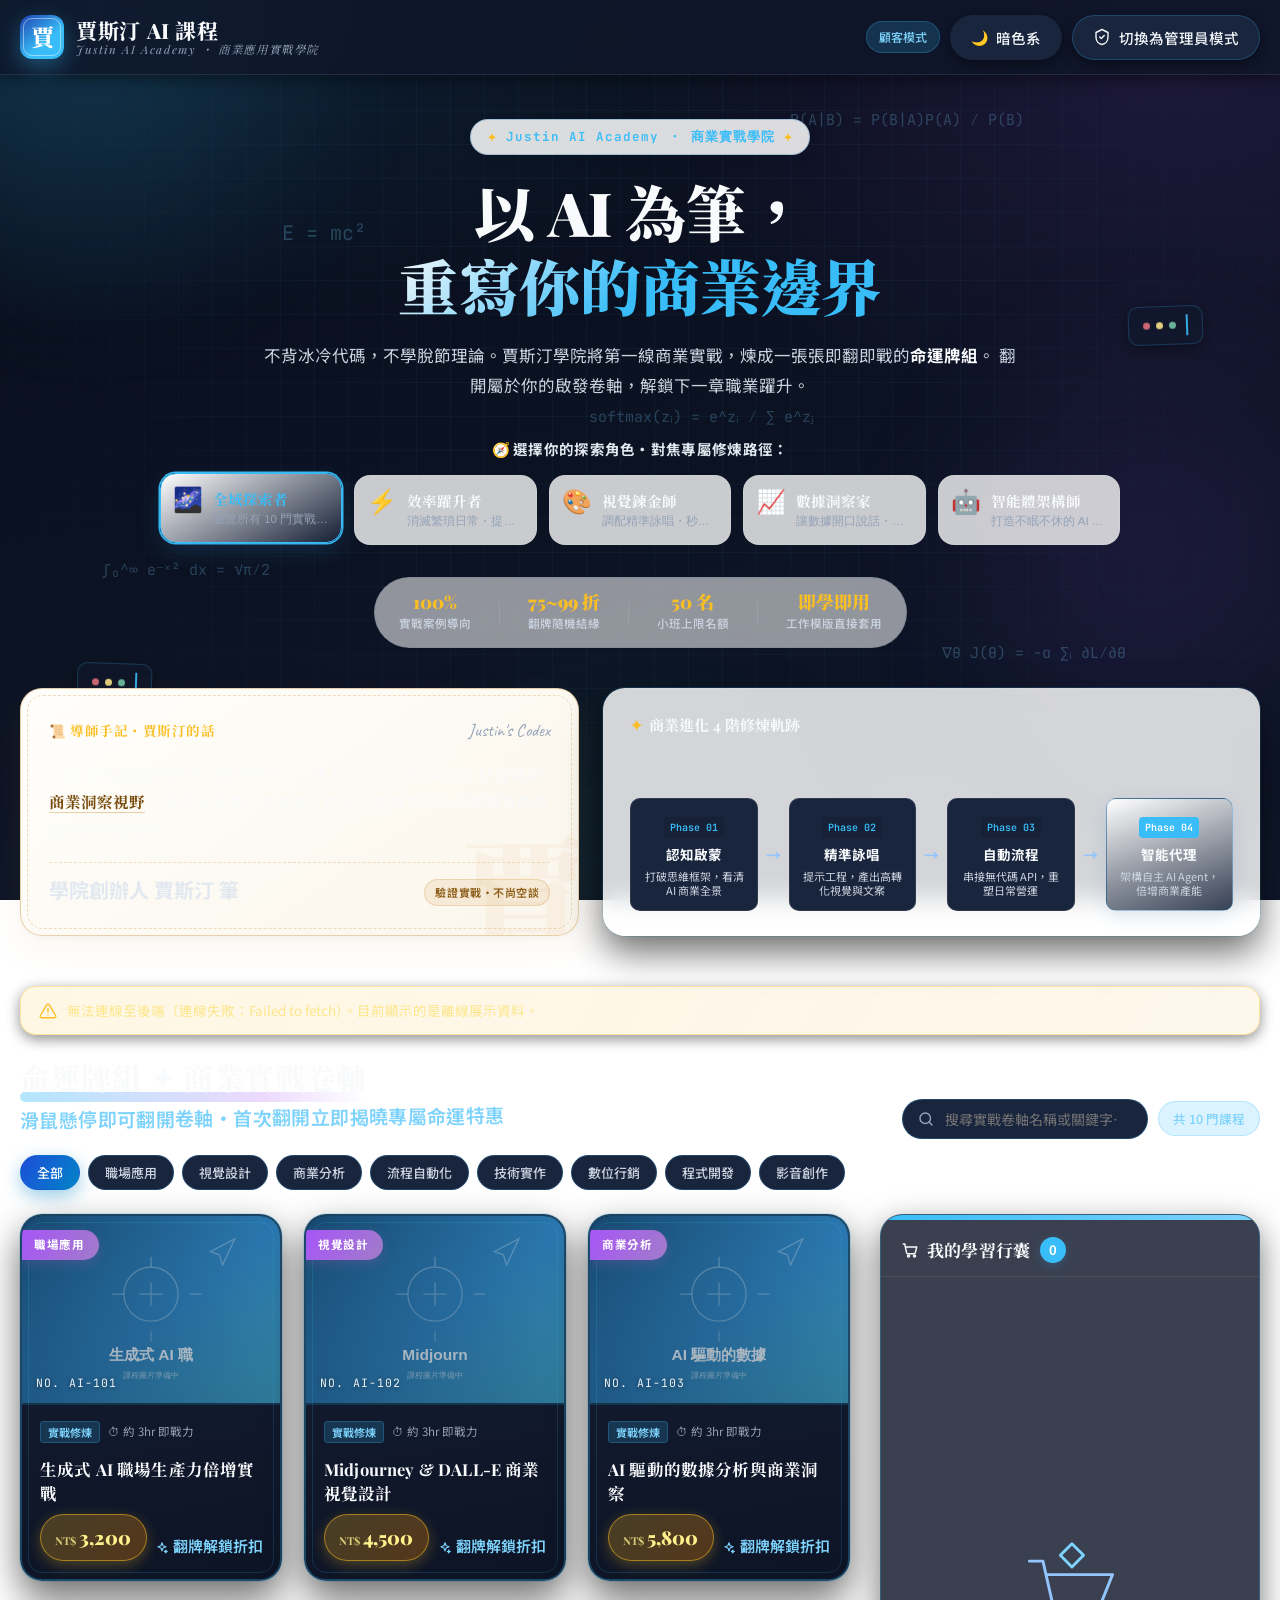
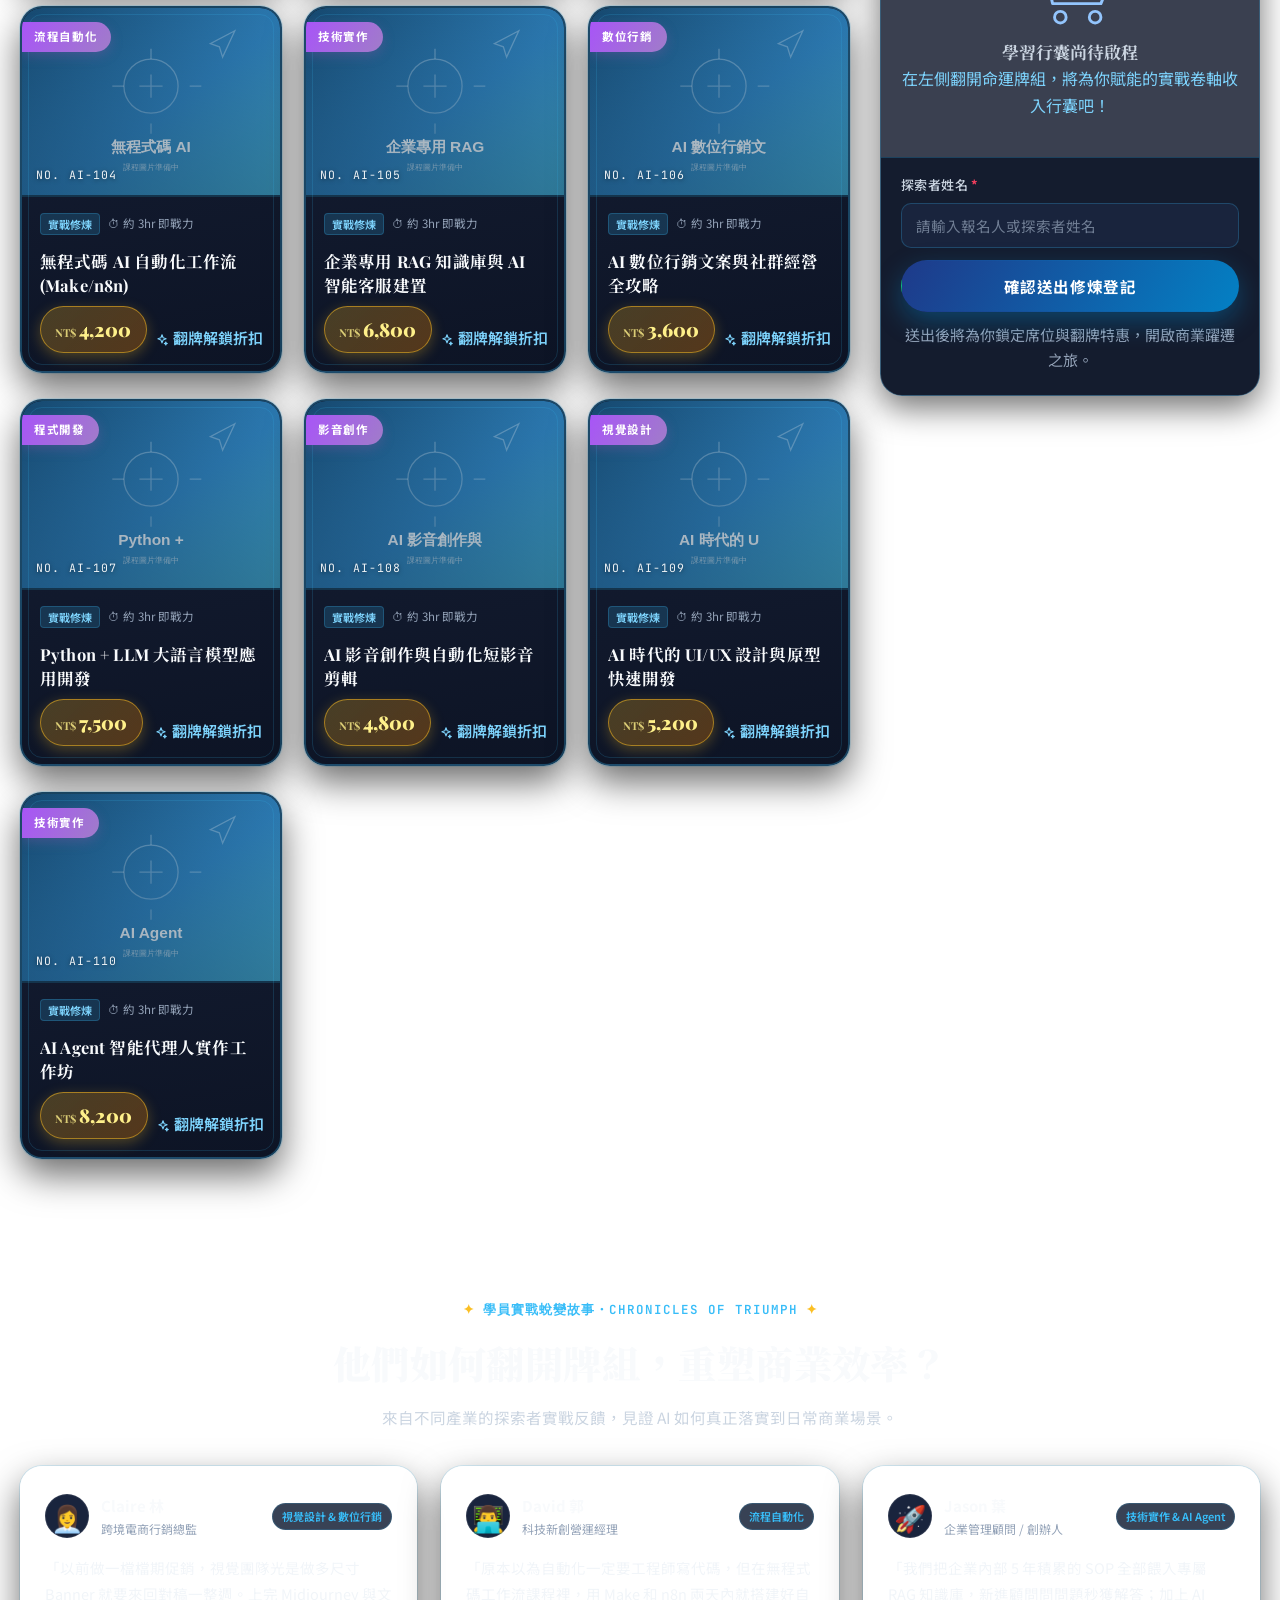
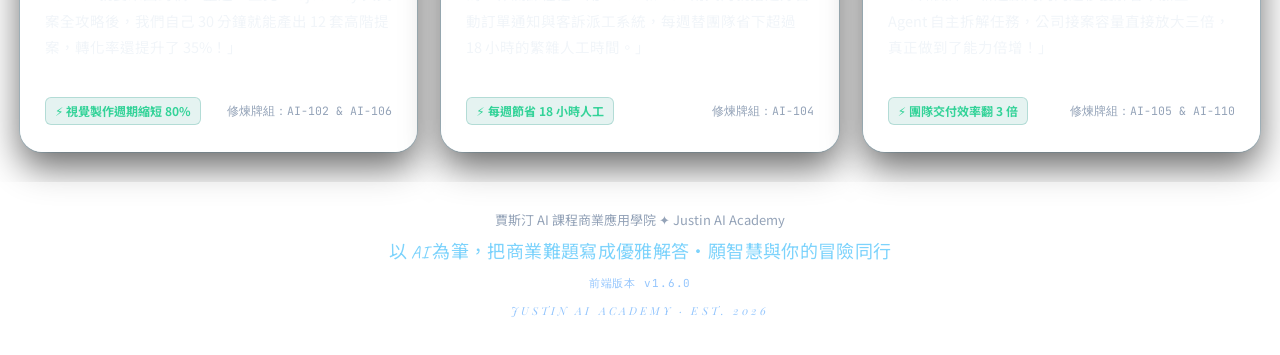
==== index.html @ b5d1335c "feat:V3" ====
<!DOCTYPE html>
<html lang="zh-Hant-TW" data-theme="dark">

<head>
    <meta charset="UTF-8" />
    <meta name="viewport" content="width=device-width, initial-scale=1.0" />
    <title>賈斯汀 AI 課程 ─ 商業實戰學院</title>
    <meta name="description" content="賈斯汀 AI 課程商業應用網站V3：以 AI 為筆，重寫商業可能。桌遊風格翻牌卡、即時選課車、沉浸式實戰學院。" />

    <!-- 字體：思源黑體（介面）＋ JetBrains Mono（終端機指令感） -->
    <link rel="preconnect" href="https://fonts.googleapis.com" />
    <link rel="preconnect" href="https://fonts.gstatic.com" crossorigin />
    <!-- 英式學院風排版：Playfair Display（標題襯線）＋ Noto Serif TC（中文標題）
     ＋ Caveat（手寫註記）＋ Noto Sans TC（內文）＋ JetBrains Mono（指令感） -->
    <link
        href="https://fonts.googleapis.com/css2?family=Noto+Sans+TC:wght@300;400;500;700;900&family=Noto+Serif+TC:wght@600;700;900&family=Playfair+Display:ital,wght@0,700;0,800;0,900;1,600;1,700&family=Caveat:wght@500;600;700&family=JetBrains+Mono:wght@400;600&display=swap"
        rel="stylesheet" />

    <!-- ?v= 版本號：改版後更新此數字，可強制瀏覽器重新下載，不會吃到舊快取 -->
    <link rel="stylesheet" href="style.css?v=1.6.0" />
</head>

<body>

    <!-- ============================================================
     ① 背景動態層：手寫筆記、數學公式、終端機指令、紙飛機、墨暈
     此層 pointer-events:none，純裝飾、不影響互動
============================================================ -->
    <div class="ink-stage" aria-hidden="true">

        <!-- 墨暈光斑（呼吸漸層） -->
        <span class="ink-blob ink-blob--1"></span>
        <span class="ink-blob ink-blob--2"></span>
        <span class="ink-blob ink-blob--3"></span>

        <!-- 方格筆記紙紋理 -->
        <div class="grid-paper"></div>

        <!-- 手寫筆記：以 stroke-dashoffset 模擬「正在書寫」 -->
        <svg class="note-write note-write--a" viewBox="0 0 320 120" fill="none">
            <path d="M8 24 C60 10, 120 38, 190 20 S300 30, 312 16" />
            <path d="M8 56 C70 44, 140 70, 210 50 S290 62, 300 48" />
            <path d="M8 88 C50 80, 110 100, 170 84" />
        </svg>
        <svg class="note-write note-write--b" viewBox="0 0 320 120" fill="none">
            <path d="M10 20 C80 6, 150 34, 220 16 S308 26, 314 12" />
            <path d="M10 52 C60 42, 130 66, 200 46" />
            <path d="M10 84 C70 74, 130 94, 240 78" />
        </svg>

        <!-- 漂浮數學公式（推導感） -->
        <span class="formula formula--1">E = mc²</span>
        <span class="formula formula--2">∫₀^∞ e⁻ˣ² dx = √π⁄2</span>
        <span class="formula formula--3">P(A|B) = P(B|A)P(A) ⁄ P(B)</span>
        <span class="formula formula--4">∇θ J(θ) = −α ∑ᵢ ∂L⁄∂θ</span>
        <span class="formula formula--5">softmax(zᵢ) = e^zᵢ ⁄ ∑ e^zⱼ</span>
        <span class="formula formula--6">a² + b² = c²</span>

        <!-- 終端機指令：打字機動畫 -->
        <div class="terminal-chip terminal-chip--1">
            <span class="dot dot--r"></span><span class="dot dot--y"></span><span class="dot dot--g"></span>
            <code class="typing">python train_agent.py --epochs 50</code>
        </div>
        <div class="terminal-chip terminal-chip--2">
            <span class="dot dot--r"></span><span class="dot dot--y"></span><span class="dot dot--g"></span>
            <code class="typing typing--slow">npm run build --prompt "商業應用"</code>
        </div>

        <!-- 紙飛機：沿路徑飛行並輕微擺動 -->
        <svg class="paper-plane paper-plane--1" viewBox="0 0 48 48">
            <path d="M46 2 2 22l16 6 6 18z" />
            <path d="M46 2 18 28" />
        </svg>
        <svg class="paper-plane paper-plane--2" viewBox="0 0 48 48">
            <path d="M46 2 2 22l16 6 6 18z" />
            <path d="M46 2 18 28" />
        </svg>
        <svg class="paper-plane paper-plane--3" viewBox="0 0 48 48">
            <path d="M46 2 2 22l16 6 6 18z" />
            <path d="M46 2 18 28" />
        </svg>
    </div>


    <!-- ============================================================
     ② 頁首：品牌 + 管理員模式切換
============================================================ -->
    <header class="site-header">
        <div class="wrap header-inner">

            <div class="brand">
                <span class="brand-seal" aria-hidden="true">賈</span>
                <span class="brand-text">
                    <strong>賈斯汀 AI 課程</strong>
                    <small>Justin AI Academy ・ 商業應用實戰學院</small>
                </span>
            </div>

            <div class="header-actions">
                <span class="mode-badge" id="modeBadge">顧客模式</span>

                <!-- 顏色主題切換按鈕（預設暗色系） -->
                <button type="button" class="btn btn-theme" id="themeToggle" aria-label="切換顏色主題" title="切換暗色 / 亮色主題">
                    <span class="theme-icon" id="themeIcon">🌙</span>
                    <span id="themeToggleText">暗色系</span>
                </button>

                <!-- 需求 3：最上方的管理員模式切換按鈕 -->
                <button type="button" class="btn btn-admin" id="adminToggle" aria-expanded="false"
                    aria-controls="adminPanel">
                    <svg viewBox="0 0 24 24" class="ico" aria-hidden="true">
                        <path d="M12 2 4 6v6c0 5 3.4 9.2 8 10 4.6-.8 8-5 8-10V6l-8-4z" />
                        <path d="m9 12 2 2 4-4" />
                    </svg>
                    <span id="adminToggleText">切換為管理員模式</span>
                </button>
            </div>

        </div>
    </header>


    <!-- ============================================================
     ③ 管理員面板：以滑動動畫展開的「新增課程表單」
============================================================ -->
    <section class="admin-panel" id="adminPanel" aria-hidden="true">
        <div class="wrap">
            <div class="admin-card">

                <h2 class="admin-title">
                    <svg viewBox="0 0 24 24" class="ico" aria-hidden="true">
                        <path d="M12 5v14M5 12h14" />
                    </svg>
                    新增課程　<small>資料將寫入 Google 試算表的 menu 工作表</small>
                </h2>

                <form id="courseForm" class="admin-form" novalidate>
                    <div class="field">
                        <label for="fName">課程名稱 <b>*</b></label>
                        <input type="text" id="fName" name="name" placeholder="例：AI Agent 智能代理人實作工作坊"
                            autocomplete="off" />
                    </div>

                    <div class="field">
                        <label for="fCategory">課程分類 <b>*</b></label>
                        <input type="text" id="fCategory" name="category" list="categoryList" placeholder="例：技術實作"
                            autocomplete="off" />
                        <datalist id="categoryList"></datalist>
                    </div>

                    <div class="field">
                        <label for="fPrice">課程價格（NT$） <b>*</b></label>
                        <input type="number" id="fPrice" name="price" min="0" step="100" placeholder="例：4800" />
                    </div>

                    <div class="field">
                        <label for="fSeats">開課名額 <b>*</b></label>
                        <select id="fSeats" name="seats">
                            <option value="50" selected>50 人（滿編，預設）</option>
                            <option value="45">45 人</option>
                            <option value="40">40 人</option>
                            <option value="35">35 人</option>
                            <option value="30">30 人</option>
                            <option value="25">25 人</option>
                            <option value="20">20 人（小班）</option>
                            <option value="15">15 人（小班）</option>
                            <option value="10">10 人（精緻班）</option>
                            <option value="6">6 人（工作坊）</option>
                        </select>
                    </div>

                    <div class="field">
                        <label for="fImage">課程圖片網址</label>
                        <input type="url" id="fImage" name="imageUrl" placeholder="https://images.unsplash.com/..."
                            autocomplete="off" />
                    </div>

                    <div class="field field--full">
                        <label for="fDesc">課程描述 <b>*</b></label>
                        <textarea id="fDesc" name="description" rows="3" placeholder="用一句話說明學員能帶走什麼具體成果。"></textarea>
                    </div>

                    <div class="admin-form-actions">
                        <p class="form-hint" id="formHint">＊ 標示為必填欄位；新增後將自動重新載入課程清單。</p>
                        <div class="btn-row">
                            <button type="reset" class="btn btn-ghost">清空欄位</button>
                            <button type="submit" class="btn btn-primary" id="addCourseBtn">
                                <span class="btn-spinner" aria-hidden="true"></span>
                                <span class="btn-label">送出新增課程</span>
                            </button>
                        </div>
                    </div>
                </form>

                <!-- 退貨（名額回補）：依訂單編號把課程名額加回 menu -->
                <div class="refund-box">
                    <h3 class="refund-title">
                        <svg viewBox="0 0 24 24" class="ico" aria-hidden="true">
                            <path d="M3 12a9 9 0 1 0 3-6.7L3 8" />
                            <path d="M3 3v5h5" />
                        </svg>
                        訂單退貨　<small>名額將加回 menu，訂單標記為「已退貨」</small>
                    </h3>
                    <div class="refund-row">
                        <div class="field">
                            <label for="returnOrderId">訂單編號</label>
                            <input type="text" id="returnOrderId" list="orderList"
                                placeholder="例：ORD-20260909-001（可下拉選擇）" autocomplete="off" />
                            <datalist id="orderList"></datalist>
                        </div>
                        <button type="button" class="btn btn-warn" id="returnBtn">
                            <span class="btn-spinner" aria-hidden="true"></span>
                            <span class="btn-label">辦理退貨並回補名額</span>
                        </button>
                    </div>
                </div>

            </div>
        </div>
    </section>


    <!-- ============================================================
     【世界觀與序章】Hero 敘事區塊
     沉浸式學院定位：引導探索者從角色出發，開啟商業智能的修煉旅程
============================================================ -->
    <section class="narrative-hero wrap" aria-labelledby="heroTitle">
        <div class="hero-content">
            <div class="hero-badge">
                <span class="badge-spark">✦</span>
                <span class="badge-text">Justin AI Academy ・ 商業實戰學院</span>
                <span class="badge-spark">✦</span>
            </div>
            <h1 id="heroTitle" class="hero-title">
                以 AI 為筆，<br class="mobile-break" /><span class="title-shimmer">重寫你的商業邊界</span>
            </h1>
            <p class="hero-desc">
                不背冰冷代碼，不學脫節理論。賈斯汀學院將第一線商業實戰，煉成一張張即翻即戰的<strong>命運牌組</strong>。
                翻開屬於你的啟發卷軸，解鎖下一章職業躍升。
            </p>

            <!-- 角色命運指南（Persona Pathway） -->
            <div class="persona-section">
                <div class="persona-head">
                    <span class="persona-guide-label">🧭 選擇你的探索角色・對焦專屬修煉路徑：</span>
                </div>
                <div class="persona-grid" id="personaGrid" role="tablist" aria-label="角色路徑選擇">
                    <button type="button" class="persona-card is-active" data-role="all" data-category="全部">
                        <div class="persona-icon">🌌</div>
                        <div class="persona-meta">
                            <strong>全域探索者</strong>
                            <small>瀏覽所有 10 門實戰卷軸</small>
                        </div>
                    </button>
                    <button type="button" class="persona-card" data-role="efficiency" data-category="職場應用">
                        <div class="persona-icon">⚡</div>
                        <div class="persona-meta">
                            <strong>效率躍升者</strong>
                            <small>消滅繁瑣日常・提早 2 小時下班</small>
                        </div>
                    </button>
                    <button type="button" class="persona-card" data-role="creative" data-category="視覺設計">
                        <div class="persona-icon">🎨</div>
                        <div class="persona-meta">
                            <strong>視覺鍊金師</strong>
                            <small>調配精準詠唱・秒出高階商用圖</small>
                        </div>
                    </button>
                    <button type="button" class="persona-card" data-role="analytics" data-category="商業分析">
                        <div class="persona-icon">📈</div>
                        <div class="persona-meta">
                            <strong>數據洞察家</strong>
                            <small>讓數據開口說話・預測營收商機</small>
                        </div>
                    </button>
                    <button type="button" class="persona-card" data-role="architect" data-category="技術實作">
                        <div class="persona-icon">🤖</div>
                        <div class="persona-meta">
                            <strong>智能體架構師</strong>
                            <small>打造不眠不休的 AI 數位特工</small>
                        </div>
                    </button>
                </div>
            </div>

            <!-- 核心亮點微徽章 -->
            <div class="hero-stats">
                <div class="stat-item">
                    <span class="stat-num">100%</span>
                    <span class="stat-label">實戰案例導向</span>
                </div>
                <div class="stat-div"></div>
                <div class="stat-item">
                    <span class="stat-num">75~99 折</span>
                    <span class="stat-label">翻牌隨機結緣</span>
                </div>
                <div class="stat-div"></div>
                <div class="stat-item">
                    <span class="stat-num">50 名</span>
                    <span class="stat-label">小班上限名額</span>
                </div>
                <div class="stat-div"></div>
                <div class="stat-item">
                    <span class="stat-num">即學即用</span>
                    <span class="stat-label">工作模版直接套用</span>
                </div>
            </div>
        </div>

        <!-- 導師手記與進化四部曲 -->
        <div class="hero-narrative-cards">
            <!-- 導師手記 -->
            <aside class="mentor-codex">
                <div class="codex-seal-mark" aria-hidden="true">賈</div>
                <div class="codex-header">
                    <span class="codex-tag">📜 導師手記・賈斯汀的話</span>
                    <span class="codex-date">Justin's Codex</span>
                </div>
                <blockquote class="codex-quote">
                    「在 AI 大爆發的時代，最昂貴的不是算力，而是知道如何向 AI 提問的<strong>商業洞察視野</strong>。
                    這不是枯燥的技術課，而是一套讓你以十倍速擴張商業戰力的智慧槓桿。」
                </blockquote>
                <div class="codex-footer">
                    <span class="codex-author">學院創辦人 賈斯汀 筆</span>
                    <span class="codex-stamp">驗證實戰・不尚空談</span>
                </div>
            </aside>

            <!-- 商業進化 4 步曲 -->
            <div class="evolution-track">
                <div class="track-title">
                    <span class="track-spark">✦</span> 商業進化 4 階修煉軌跡
                </div>
                <div class="track-steps">
                    <div class="track-step">
                        <span class="step-badge">Phase 01</span>
                        <strong>認知啟蒙</strong>
                        <small>打破思維框架，看清 AI 商業全景</small>
                    </div>
                    <div class="track-arrow" aria-hidden="true">→</div>
                    <div class="track-step">
                        <span class="step-badge">Phase 02</span>
                        <strong>精準詠唱</strong>
                        <small>提示工程，產出高轉化視覺與文案</small>
                    </div>
                    <div class="track-arrow" aria-hidden="true">→</div>
                    <div class="track-step">
                        <span class="step-badge">Phase 03</span>
                        <strong>自動流程</strong>
                        <small>串接無代碼 API，重塑日常營運</small>
                    </div>
                    <div class="track-arrow" aria-hidden="true">→</div>
                    <div class="track-step step--highlight">
                        <span class="step-badge">Phase 04</span>
                        <strong>智能代理</strong>
                        <small>架構自主 AI Agent，倍增商業產能</small>
                    </div>
                </div>
            </div>
        </div>
    </section>


    <!-- ============================================================
     ④ 主要內容：左側課程網格 + 右側選課車
============================================================ -->
    <!-- ---------- 頁面工具列：橫跨整個寬度，讓下方課程卡與選課車齊高 ---------- -->
    <section class="board-head wrap" id="deckStage" aria-labelledby="menuTitle">

        <!-- 離線 / 錯誤提示列（預設隱藏） -->
        <div class="alert-bar" id="offlineBar" hidden>
            <svg viewBox="0 0 24 24" class="ico" aria-hidden="true">
                <path d="M12 9v4M12 17h.01" />
                <path d="M10.3 3.9 1.8 18a2 2 0 0 0 1.7 3h17a2 2 0 0 0 1.7-3L13.7 3.9a2 2 0 0 0-3.4 0z" />
            </svg>
            <span id="offlineText">目前為離線展示資料。請於 <code>main.js</code> 最上方填入你的 API_URL。</span>
        </div>

        <div class="section-head">
            <h1 id="menuTitle" class="section-title">
                <span class="title-ink">命運牌組 ✦ 商業實戰卷軸</span>
                <small>滑鼠懸停即可翻開卷軸・首次翻開立即揭曉專屬命運特惠</small>
            </h1>
            <div class="section-tools">
                <div class="search-box">
                    <svg viewBox="0 0 24 24" class="ico" aria-hidden="true">
                        <circle cx="11" cy="11" r="7" />
                        <path d="m20 20-3.2-3.2" />
                    </svg>
                    <input type="search" id="searchInput" placeholder="搜尋實戰卷軸名稱或關鍵字…" aria-label="搜尋課程" />
                </div>
                <span class="count-chip" id="countChip">共 0 門課程</span>
            </div>
        </div>

        <!-- 分類篩選晶片（由 JS 依資料產生） -->
        <div class="category-bar" id="categoryBar" role="tablist" aria-label="課程分類篩選"></div>
    </section>


    <main class="wrap layout">

        <!-- ---------- 左：課程牌組 ---------- -->
        <section class="menu-col">

            <!-- 課程卡網格（由 JS 渲染；載入時顯示骨架卡） -->
            <div class="course-grid" id="courseGrid" aria-live="polite" aria-busy="true"></div>

            <!-- 查無資料時的空狀態 -->
            <div class="empty-state" id="emptyState" hidden>
                <svg viewBox="0 0 120 90" class="empty-illus" aria-hidden="true">
                    <rect x="14" y="18" width="92" height="60" rx="8" />
                    <path d="M14 34h92M32 50h34M32 62h22" />
                    <circle cx="86" cy="58" r="14" />
                    <path d="m96 68 10 10" />
                </svg>
                <p>找不到符合條件的課程，換個關鍵字或分類試試。</p>
            </div>
        </section>


        <!-- ---------- 右：選課車 ---------- -->
        <aside class="cart-col" id="cartCol" aria-labelledby="cartTitle">
            <div class="cart-card">

                <header class="cart-head">
                    <h2 id="cartTitle">
                        <svg viewBox="0 0 24 24" class="ico" aria-hidden="true">
                            <path d="M3 4h2l2.4 11.4a2 2 0 0 0 2 1.6h7.7a2 2 0 0 0 2-1.5L21 8H6" />
                            <circle cx="10" cy="20" r="1.4" />
                            <circle cx="18" cy="20" r="1.4" />
                        </svg>
                        我的學習行囊
                    </h2>
                    <span class="cart-badge" id="cartBadge">0</span>
                    <button type="button" class="cart-close" id="cartClose" aria-label="關閉選課車">×</button>
                </header>

                <!-- 課程明細（由 JS 渲染） -->
                <div class="cart-body" id="cartBody"></div>

                <!-- 空車狀態 -->
                <div class="cart-empty" id="cartEmpty">
                    <svg viewBox="0 0 120 100" class="cart-empty-illus" aria-hidden="true">
                        <path d="M18 26h14l10 44h50l12-30H36" />
                        <circle cx="50" cy="84" r="6" />
                        <circle cx="86" cy="84" r="6" />
                        <path class="dash" d="M62 8 74 20 62 32 50 20z" />
                    </svg>
                    <p>學習行囊尚待啟程</p>
                    <small>在左側翻開命運牌組，將為你賦能的實戰卷軸收入行囊吧！</small>
                </div>

                <!-- 金額結算 -->
                <div class="cart-summary" id="cartSummary" hidden>
                    <div class="sum-row"><span>已選卷軸</span><b id="sumCount">0 門</b></div>
                    <div class="sum-row"><span>合計堂數</span><b id="sumQty">0 堂</b></div>
                    <div class="sum-row sum-row--total"><span>應付總金額</span><b id="sumTotal">NT$ 0</b></div>
                </div>

                <!-- 送出區 -->
                <div class="cart-foot">
                    <div class="field">
                        <label for="customerName">探索者姓名 <b>*</b></label>
                        <input type="text" id="customerName" placeholder="請輸入報名人或探索者姓名" autocomplete="name" />
                    </div>
                    <button type="button" class="btn btn-submit" id="submitOrderBtn">
                        <span class="btn-spinner" aria-hidden="true"></span>
                        <span class="btn-label">確認送出修煉登記</span>
                    </button>
                    <p class="cart-note">送出後將為你鎖定席位與翻牌特惠，開啟商業躍遷之旅。</p>
                </div>

            </div>
        </aside>
    </main>


    <!-- ============================================================
     【學員蛻變實錄】Chronicles of Triumph
     真實成果反饋，強化決策說服力與故事共鳴
============================================================ -->
    <section class="testimonials-section wrap" aria-labelledby="testiHeading">
        <div class="section-badge-center">
            <span class="badge-spark">✦</span>
            <span>學員實戰蛻變故事・CHRONICLES OF TRIUMPH</span>
            <span class="badge-spark">✦</span>
        </div>
        <h2 id="testiHeading" class="testi-title">他們如何翻開牌組，重塑商業效率？</h2>
        <p class="testi-sub">來自不同產業的探索者實戰反饋，見證 AI 如何真正落實到日常商業場景。</p>

        <div class="story-grid">
            <article class="story-card">
                <div class="story-header">
                    <span class="story-avatar">👩‍💼</span>
                    <div class="story-author">
                        <strong>Claire 林</strong>
                        <small>跨境電商行銷總監</small>
                    </div>
                    <span class="story-pill">視覺設計 & 數位行銷</span>
                </div>
                <p class="story-quote">
                    「以前做一檔檔期促銷，視覺團隊光是做多尺寸 Banner 就要來回對稿一整週。上完 Midjourney 與文案全攻略後，我們自己 30 分鐘就能產出 12 套高階提案，轉化率還提升了 35%！」
                </p>
                <div class="story-foot">
                    <span class="story-metric">⚡ 視覺製作週期縮短 80%</span>
                    <span class="story-tag">修煉牌組：AI-102 & AI-106</span>
                </div>
            </article>

            <article class="story-card">
                <div class="story-header">
                    <span class="story-avatar">👨‍💻</span>
                    <div class="story-author">
                        <strong>David 郭</strong>
                        <small>科技新創營運經理</small>
                    </div>
                    <span class="story-pill">流程自動化</span>
                </div>
                <p class="story-quote">
                    「原本以為自動化一定要工程師寫代碼，但在無程式碼工作流課程裡，用 Make 和 n8n 兩天內就搭建好自動訂單通知與客訴派工系統，每週替團隊省下超過 18 小時的繁雜人工時間。」
                </p>
                <div class="story-foot">
                    <span class="story-metric">⚡ 每週節省 18 小時人工</span>
                    <span class="story-tag">修煉牌組：AI-104</span>
                </div>
            </article>

            <article class="story-card">
                <div class="story-header">
                    <span class="story-avatar">🚀</span>
                    <div class="story-author">
                        <strong>Jason 葉</strong>
                        <small>企業管理顧問 / 創辦人</small>
                    </div>
                    <span class="story-pill">技術實作 & AI Agent</span>
                </div>
                <p class="story-quote">
                    「我們把企業內部 5 年積累的 SOP 全部餵入專屬 RAG 知識庫，新進顧問問問題秒獲解答；加上 AI Agent 自主拆解任務，公司接案容量直接放大三倍，真正做到了能力倍增！」
                </p>
                <div class="story-foot">
                    <span class="story-metric">⚡ 團隊交付效率翻 3 倍</span>
                    <span class="story-tag">修煉牌組：AI-105 & AI-110</span>
                </div>
            </article>
        </div>
    </section>


    <!-- 手機版：底部浮動選課車按鈕 -->
    <button type="button" class="cart-fab" id="cartFab" aria-label="開啟選課車">
        <svg viewBox="0 0 24 24" class="ico" aria-hidden="true">
            <path d="M3 4h2l2.4 11.4a2 2 0 0 0 2 1.6h7.7a2 2 0 0 0 2-1.5L21 8H6" />
            <circle cx="10" cy="20" r="1.4" />
            <circle cx="18" cy="20" r="1.4" />
        </svg>
        <span class="fab-badge" id="fabBadge">0</span>
    </button>


    <!-- ============================================================
     ⑤ 頁尾
============================================================ -->
    <footer class="site-footer">
        <div class="wrap">
            <p>賈斯汀 AI 課程商業應用學院 ✦ Justin AI Academy</p>
            <p class="foot-sub">以 AI 為筆，把商業難題寫成優雅解答・願智慧與你的冒險同行</p>
            <p class="foot-version">前端版本 <span id="appVersion">—</span></p>
        </div>
    </footer>


    <!-- ============================================================
     ⑥ 全域遮罩與提示元件
============================================================ -->

    <!-- 墨滴載入遮罩：送單 / 新增 / 刪除時顯示 -->
    <div class="busy-overlay" id="busyOverlay" hidden>
        <div class="busy-box" role="status" aria-live="assertive">
            <div class="ink-loader" aria-hidden="true">
                <span class="ink-drop"></span>
                <span class="ink-ripple"></span>
                <span class="ink-ripple ink-ripple--2"></span>
                <svg class="loader-plane" viewBox="0 0 48 48">
                    <path d="M46 2 2 22l16 6 6 18z" />
                    <path d="M46 2 18 28" />
                </svg>
            </div>
            <p class="busy-text" id="busyText">處理中，請稍候…</p>
            <div class="busy-progress"><span></span></div>
        </div>
    </div>

    <!-- 成功提示框：下單 / 新增成功 -->
    <div class="modal" id="successModal" hidden>
        <div class="modal-mask" data-close="1"></div>
        <div class="modal-card modal-card--success" role="dialog" aria-modal="true" aria-labelledby="successTitle">
            <div class="success-ring" aria-hidden="true">
                <svg viewBox="0 0 60 60">
                    <circle class="ring-circle" cx="30" cy="30" r="26" />
                    <path class="ring-check" d="M18 31l8.5 8.5L43 22" />
                </svg>
                <span class="spark spark--1"></span><span class="spark spark--2"></span>
                <span class="spark spark--3"></span><span class="spark spark--4"></span>
            </div>
            <h3 id="successTitle">報名成功！</h3>
            <p class="modal-desc" id="successDesc">已為你保留座位，我們會盡快與你聯繫。</p>
            <div class="order-slip" id="orderSlip" hidden>
                <span>訂單編號</span><b id="orderIdText">—</b>
            </div>
            <button type="button" class="btn btn-primary" data-close="1">太好了，繼續逛逛</button>
        </div>
    </div>

    <!-- 確認對話框：刪除課程二次確認 -->
    <div class="modal" id="confirmModal" hidden>
        <div class="modal-mask" data-cancel="1"></div>
        <div class="modal-card modal-card--confirm" role="alertdialog" aria-modal="true" aria-labelledby="confirmTitle">
            <div class="confirm-icon" aria-hidden="true">
                <svg viewBox="0 0 24 24">
                    <path d="M3 6h18M8 6V4h8v2M6 6l1 14h10l1-14" />
                    <path d="M10 11v5M14 11v5" />
                </svg>
            </div>
            <h3 id="confirmTitle">確認刪除課程？</h3>
            <p class="modal-desc" id="confirmDesc">此操作會同步刪除 Google 試算表中的資料，且無法復原。</p>
            <div class="btn-row btn-row--center">
                <button type="button" class="btn btn-ghost" id="confirmCancel">取消</button>
                <button type="button" class="btn btn-danger" id="confirmOk">確認刪除</button>
            </div>
        </div>
    </div>

    <!-- Toast 提示容器 -->
    <div class="toast-stack" id="toastStack" aria-live="polite"></div>

    <script src="main.js?v=1.6.0"></script>
</body>

</html>
---- style.css ----
@charset "UTF-8";
/* ============================================================================
   賈斯汀 AI 課程商業應用網站 ─ 樣式表
   主題：黑金曜石・暗夜學院（Obsidian & Cyber Ink Academia）
   ---------------------------------------------------------------------------
   ＊ 預設為高質感暗色系（Dark Theme），同時支援亮色主題切換。
   ＊ 所有色彩、圓角、陰影、動畫時間皆集中於下方設計代幣。
============================================================================ */

/* ============================================================================
   ① 設計代幣 ── 預設暗色系（:root / [data-theme="dark"]）與亮色系（[data-theme="light"]）
============================================================================ */
:root,
[data-theme="dark"] {
  /* --- 曜石深藍主色階（暗色系高對比調配） --- */
  --ink-900: #f8fafc;   /* 最醒目白：主標題 */
  --ink-800: #e2e8f0;   /* 明亮灰白：副標、區塊標 */
  --ink-700: #38bdf8;   /* 電氣天青：卡片邊框、重點高亮 */
  --ink-600: #60a5fa;   /* 亮藍 */
  --ink-500: #38bdf8;   /* 主互動色：霓虹天青 */
  --ink-400: #7dd3fc;   /* 次互動色：冰晶青 */
  --ink-300: #93c5fd;   /* 淺色文字與輔助分隔線 */
  --ink-200: rgba(56, 189, 248, .18); /* 微光底色、選取態 */
  --ink-050: rgba(22, 33, 56, .85);   /* 深色卡面底色、晶片底 */

  /* --- 紙張與背景 --- */
  --paper:        #080d1a;  /* 深邃曜石黑藍 */
  --paper-2:      #0f172a;  /* 漸層第二層：暗夜星空 */
  --paper-card:   #131c31;  /* 卡片主體深藍紙面 */
  --paper-soft:   #19243d;  /* 輸入框、次級區塊底色 */
  --paper-glass:  rgba(15, 23, 42, .82); /* 磨砂玻璃底 */

  /* --- 璀璨能量點綴色 --- */
  --jade:   #10b981;   /* 翡翠綠：名額充裕、成功 */
  --jade-d: #34d399;   /* 明亮翡翠（暗底更清晰） */
  --rouge:  #f43f5e;   /* 赤焰玫瑰：名額吃緊、刪除、錯誤 */
  --rouge-deep: #be123c;
  --gold:   #fbbf24;   /* 星輝琥珀金：價格、重點特惠 */
  --gold-l: #fde68a;   /* 珍珠淡金 */
  --plum:   #a855f7;   /* 星雲紫：分類標記輔色 */
  --sky:    #38bdf8;   /* 電青色：提示色、打字游標 */
  --amber:  #fbbf24;   /* 警告列 */

  /* --- 文字顏色系統 --- */
  --text:        #f1f5f9;  /* 主要內文：高清晰象牙白 */
  --text-soft:   #cbd5e1;  /* 次要文字：柔光白灰 */
  --text-muted:  #94a3b8;  /* 輔助標籤、註記：霧面灰 */
  --text-invert: #090e17;  /* 反白文字（淺底按鈕用） */

  /* --- 線條與陰影 --- */
  --line:        rgba(255, 255, 255, .09);
  --line-strong: rgba(56, 189, 248, .24);
  --shadow-sm:  0 4px 14px rgba(0, 0, 0, .45);
  --shadow-md:  0 12px 32px rgba(0, 0, 0, .55);
  --shadow-lg:  0 24px 64px rgba(0, 0, 0, .75);
  --shadow-card:0 16px 36px rgba(0, 0, 0, .58), 0 0 0 1px rgba(56, 189, 248, .18);

  /* --- 圓角 --- */
  --radius-xs: 6px;
  --radius-sm: 10px;
  --radius-md: 16px;
  --radius-lg: 22px;
  --radius-xl: 30px;

  /* --- 動畫時間 --- */
  --dur-fast:  .18s;
  --dur-base:  .32s;
  --dur-slow:  .62s;
  --dur-flip:  .72s;
  --ease:      cubic-bezier(.22, .88, .32, 1);
  --ease-back: cubic-bezier(.34, 1.56, .64, 1);

  /* --- 版面 --- */
  --wrap:      1360px;
  --cart-w:    380px;
  --header-h:  74px;

  /* --- 字體（英式學院風：襯線標題 + 手寫註記 + 無襯線內文） --- */
  --font-sans:    'Noto Sans TC', 'PingFang TC', 'Microsoft JhengHei', system-ui, sans-serif;
  --font-display: 'Playfair Display', 'Noto Serif TC', 'Songti TC', Georgia, serif;
  --font-script:  'Caveat', 'Noto Sans TC', cursive;
  --font-mono:    'JetBrains Mono', 'Cascadia Code', Consolas, monospace;
}

[data-theme="light"] {
  /* --- 彩墨藍主色階（淺色模式） --- */
  --ink-900: #0d2b45;
  --ink-800: #123a5c;
  --ink-700: #17496f;
  --ink-600: #205c8a;
  --ink-500: #2f7fb8;
  --ink-400: #55a0d0;
  --ink-300: #8cc3e3;
  --ink-200: #bfe0f2;
  --ink-050: #eaf4fb;

  --paper:        #f2f7fc;
  --paper-2:      #e8f1f9;
  --paper-card:   #ffffff;
  --paper-soft:   #f7fbff;
  --paper-glass:  rgba(255, 255, 255, .82);

  --jade:   #2f9e8f;
  --jade-d: #1f7c70;
  --rouge:  #d1495b;
  --rouge-deep: #a5303f;
  --gold:   #c98a2e;
  --gold-l: #f0c982;
  --plum:   #7d5ba6;
  --sky:    #4bb3d4;
  --amber:  #e8a33d;

  --text:        #16344f;
  --text-soft:   #4a6b85;
  --text-muted:  #7d97ab;
  --text-invert: #ffffff;

  --line:        rgba(23, 73, 111, .16);
  --line-strong: rgba(23, 73, 111, .32);
  --shadow-sm:  0 2px 8px rgba(13, 43, 69, .07);
  --shadow-md:  0 10px 28px rgba(13, 43, 69, .12);
  --shadow-lg:  0 22px 60px rgba(13, 43, 69, .18);
  --shadow-card:0 14px 34px rgba(13, 43, 69, .16), 0 2px 6px rgba(13, 43, 69, .08);
}

/* ============================================================================
   ② 基礎重置
============================================================================ */
* { box-sizing: border-box; }

/* hidden 屬性優先於任何 display 設定（遮罩、彈窗預設為隱藏） */
[hidden] { display: none !important; }

html, body { height: 100%; }

body {
  margin: 0;
  font-family: var(--font-sans);
  color: var(--text);
  background:
    radial-gradient(1200px 700px at 12% -10%, rgba(56, 189, 248, .14) 0%, transparent 60%),
    radial-gradient(900px 600px at 92% 8%, rgba(168, 85, 247, .12) 0%, transparent 62%),
    linear-gradient(168deg, var(--paper) 0%, var(--paper-2) 100%);
  background-attachment: fixed;
  line-height: 1.7;
  -webkit-font-smoothing: antialiased;
  overflow-x: hidden;
  transition: background-color var(--dur-base) var(--ease), color var(--dur-base) var(--ease);
}

[data-theme="light"] body {
  background:
    radial-gradient(1200px 700px at 12% -10%, #ffffff 0%, rgba(255,255,255,0) 60%),
    radial-gradient(900px 600px at 92% 8%, #e6f2fb 0%, rgba(230,242,251,0) 62%),
    linear-gradient(168deg, var(--paper) 0%, var(--paper-2) 100%);
}

/* 標題一律走襯線體：英文用 Playfair Display、中文自動退回 Noto Serif TC */
h1, h2, h3, h4 {
  margin: 0;
  font-family: var(--font-display);
  font-weight: 700;
  color: var(--ink-900);
  letter-spacing: .01em;
}
p  { margin: 0; }
ul { margin: 0; padding: 0; list-style: none; }

img { max-width: 100%; display: block; }

.wrap {
  width: min(100% - 40px, var(--wrap));
  margin-inline: auto;
}

/* 通用小圖示（線條風格） */
.ico {
  width: 18px; height: 18px;
  fill: none;
  stroke: currentColor;
  stroke-width: 1.9;
  stroke-linecap: round;
  stroke-linejoin: round;
  flex: none;
}

/* 無障礙：僅螢幕閱讀器 */
.sr-only {
  position: absolute; width: 1px; height: 1px;
  padding: 0; margin: -1px; overflow: hidden;
  clip: rect(0 0 0 0); white-space: nowrap; border: 0;
}

::selection { background: var(--ink-200); color: var(--ink-900); }

/* 捲軸美化 */
::-webkit-scrollbar { width: 10px; height: 10px; }
::-webkit-scrollbar-track { background: transparent; }
::-webkit-scrollbar-thumb {
  background: linear-gradient(var(--ink-300), var(--ink-400));
  border-radius: 99px; border: 3px solid transparent; background-clip: content-box;
}


/* ============================================================================
   ③ 背景動態層：學習・探索・求知的空氣感
============================================================================ */
.ink-stage {
  position: fixed; inset: 0;
  pointer-events: none;
  z-index: 0;
  overflow: hidden;
}

/* --- 方格筆記紙紋理（緩慢漂移） --- */
.grid-paper {
  position: absolute; inset: -60px;
  background-image:
    linear-gradient(rgba(56, 189, 248, .05) 1px, transparent 1px),
    linear-gradient(90deg, rgba(56, 189, 248, .05) 1px, transparent 1px);
  background-size: 34px 34px;
  mask-image: radial-gradient(circle at 50% 40%, #000 30%, transparent 82%);
  -webkit-mask-image: radial-gradient(circle at 50% 40%, #000 30%, transparent 82%);
  animation: gridDrift 40s linear infinite;
}
@keyframes gridDrift {
  from { transform: translate3d(0, 0, 0); }
  to   { transform: translate3d(34px, 34px, 0); }
}

/* --- 墨暈光斑：呼吸擴散 --- */
.ink-blob {
  position: absolute;
  border-radius: 50%;
  filter: blur(52px);
  opacity: .55;
  animation: blobBreath 18s ease-in-out infinite;
}
.ink-blob--1 {
  width: 480px; height: 480px; top: -120px; left: -90px;
  background: radial-gradient(circle at 35% 35%, rgba(56, 189, 248, .28), transparent 70%);
}
.ink-blob--2 {
  width: 540px; height: 540px; top: 30%; right: -140px;
  background: radial-gradient(circle at 50% 50%, rgba(168, 85, 247, .22), transparent 70%);
  animation-delay: -6s;
}
.ink-blob--3 {
  width: 420px; height: 420px; bottom: -140px; left: 32%;
  background: radial-gradient(circle at 50% 50%, rgba(16, 185, 129, .18), transparent 70%);
  animation-delay: -11s;
}
@keyframes blobBreath {
  0%, 100% { transform: translate3d(0,0,0) scale(1);    opacity: .45; }
  50%      { transform: translate3d(26px,-22px,0) scale(1.14); opacity: .7; }
}

/* --- 手寫筆記：描邊書寫動畫 --- */
.note-write {
  position: absolute;
  width: 320px;
  opacity: .5;
  stroke: var(--ink-400);
  stroke-width: 2;
  stroke-linecap: round;
}
.note-write path {
  stroke-dasharray: 420;
  stroke-dashoffset: 420;
  animation: writeLine 14s ease-in-out infinite;
}
.note-write path:nth-child(2) { animation-delay: 1.1s; }
.note-write path:nth-child(3) { animation-delay: 2.2s; }
.note-write--a { top: 16%;  left: 4%;  transform: rotate(-6deg); animation: floatSlow 26s ease-in-out infinite; }
.note-write--b { bottom: 12%; right: 5%; transform: rotate(5deg);  animation: floatSlow 32s ease-in-out infinite reverse; }
@keyframes writeLine {
  0%       { stroke-dashoffset: 420; opacity: 0; }
  12%      { opacity: .85; }
  55%      { stroke-dashoffset: 0;   opacity: .85; }
  78%      { stroke-dashoffset: 0;   opacity: .18; }
  100%     { stroke-dashoffset: -420; opacity: 0; }
}
@keyframes floatSlow {
  0%, 100% { translate: 0 0; }
  50%      { translate: 18px -22px; }
}

/* --- 漂浮數學公式 --- */
.formula {
  position: absolute;
  font-family: var(--font-mono);
  font-size: 15px;
  color: var(--ink-400);
  opacity: .25;
  white-space: nowrap;
  animation: formulaDrift 26s ease-in-out infinite;
}
.formula--1 { top: 24%;  left: 22%; font-size: 20px; animation-duration: 24s; }
.formula--2 { top: 62%;  left: 8%;               animation-duration: 31s; animation-delay: -5s; }
.formula--3 { top: 12%;  right: 20%;             animation-duration: 28s; animation-delay: -9s; }
.formula--4 { bottom: 26%; right: 12%;           animation-duration: 34s; animation-delay: -3s; }
.formula--5 { top: 45%;  left: 46%;              animation-duration: 29s; animation-delay: -14s; }
.formula--6 { bottom: 8%;  left: 30%; font-size: 22px; animation-duration: 22s; animation-delay: -7s; }
@keyframes formulaDrift {
  0%, 100% { transform: translate3d(0,0,0) rotate(-2deg);   opacity: .18; }
  35%      { opacity: .32; }
  50%      { transform: translate3d(30px,-38px,0) rotate(3deg); opacity: .28; }
  75%      { opacity: .22; }
}

/* --- 終端機指令：打字機效果 --- */
.terminal-chip {
  position: absolute;
  display: flex; align-items: center; gap: 6px;
  padding: 8px 14px;
  background: var(--paper-glass);
  border: 1px solid var(--line-strong);
  border-radius: var(--radius-sm);
  box-shadow: var(--shadow-sm);
  backdrop-filter: blur(8px);
  opacity: .88;
  animation: floatSlow 28s ease-in-out infinite;
}
.terminal-chip--1 { top: 34%; right: 6%;  transform: rotate(-2deg); }
.terminal-chip--2 { bottom: 22%; left: 6%; transform: rotate(2deg); animation-delay: -12s; }
.terminal-chip .dot { width: 7px; height: 7px; border-radius: 50%; }
.dot--r { background: #e4707f; } .dot--y { background: var(--gold-l); } .dot--g { background: #74c9a6; }
.terminal-chip code {
  font-family: var(--font-mono);
  font-size: 12.5px;
  color: var(--sky);
  margin-left: 4px;
}
.typing {
  display: inline-block;
  overflow: hidden;
  white-space: nowrap;
  border-right: 2px solid var(--ink-500);
  width: 0;
  animation: typingRun 8s steps(34) infinite, caretBlink .8s step-end infinite;
}
.typing--slow { animation-duration: 11s, .8s; }
@keyframes typingRun {
  0%   { width: 0; }
  45%  { width: 100%; }
  70%  { width: 100%; }
  100% { width: 0; }
}
@keyframes caretBlink { 50% { border-color: transparent; } }

/* --- 紙飛機：飛行 + 擺動 --- */
.paper-plane {
  position: absolute;
  width: 30px; height: 30px;
  fill: none;
  stroke: var(--ink-500);
  stroke-width: 2.2;
  stroke-linejoin: round;
  opacity: .34;
}
.paper-plane--1 { top: 18%; left: -60px; animation: planeFly1 26s linear infinite; }
.paper-plane--2 { top: 68%; left: -60px; width: 22px; animation: planeFly2 34s linear infinite; animation-delay: -12s; opacity: .24; }
.paper-plane--3 { top: 42%; left: -60px; width: 38px; animation: planeFly3 44s linear infinite; animation-delay: -26s; opacity: .18; }
@keyframes planeFly1 {
  0%   { transform: translate(0, 0) rotate(6deg);   opacity: 0; }
  8%   { opacity: .38; }
  35%  { transform: translate(38vw, -8vh) rotate(-6deg); }
  65%  { transform: translate(70vw, 6vh)  rotate(10deg); }
  92%  { opacity: .32; }
  100% { transform: translate(112vw, -12vh) rotate(-4deg); opacity: 0; }
}
@keyframes planeFly2 {
  0%   { transform: translate(0,0) rotate(-8deg); opacity: 0; }
  10%  { opacity: .26; }
  50%  { transform: translate(52vw, -14vh) rotate(8deg); }
  90%  { opacity: .22; }
  100% { transform: translate(114vw, -30vh) rotate(-2deg); opacity: 0; }
}
@keyframes planeFly3 {
  0%   { transform: translate(0,0) rotate(3deg); opacity: 0; }
  12%  { opacity: .2; }
  48%  { transform: translate(46vw, 12vh) rotate(-10deg); }
  100% { transform: translate(116vw, -6vh) rotate(4deg); opacity: 0; }
}


/* ============================================================================
   ④ 頁首
============================================================================ */
.site-header {
  position: sticky; top: 0; z-index: 60;
  background: var(--paper-glass);
  backdrop-filter: blur(16px);
  border-bottom: 1px solid var(--line);
  box-shadow: var(--shadow-sm);
  transition: background var(--dur-base) var(--ease), border-color var(--dur-base) var(--ease);
}
[data-theme="light"] .site-header {
  background: rgba(255,255,255,.85);
  box-shadow: 0 2px 20px rgba(13,43,69,.06);
}
.header-inner {
  min-height: var(--header-h);
  display: flex; align-items: center; justify-content: space-between; gap: 16px;
}

.brand { display: flex; align-items: center; gap: 12px; }
.brand-seal {
  width: 44px; height: 44px;
  display: grid; place-items: center;
  border-radius: 12px;
  background: linear-gradient(140deg, #1e40af, var(--ink-500) 60%, var(--sky));
  color: #fff; font-family: var(--font-display); font-weight: 900; font-size: 23px;
  box-shadow: 0 8px 22px rgba(56, 189, 248, .35);
  position: relative;
  animation: sealPulse 6s ease-in-out infinite;
}
.brand-seal::after {
  content: ''; position: absolute; inset: 3px;
  border: 1px solid rgba(255,255,255,.45); border-radius: 9px;
}
@keyframes sealPulse {
  0%,100% { box-shadow: 0 8px 22px rgba(56, 189, 248, .35); }
  50%     { box-shadow: 0 8px 28px rgba(56, 189, 248, .55); }
}
.brand-text { display: flex; flex-direction: column; line-height: 1.25; }
.brand-text strong {
  font-family: var(--font-display);
  font-size: 21px; font-weight: 800;
  color: var(--ink-900); letter-spacing: .03em;
}
/* 校徽下方的英文副標：義大利體 + 寬字距，帶出學院銘牌感 */
.brand-text small {
  font-family: var(--font-display);
  font-style: italic;
  font-size: 11.5px; color: var(--text-muted); letter-spacing: .14em;
}

.header-actions { display: flex; align-items: center; gap: 10px; }
.mode-badge {
  font-size: 12px; font-weight: 500;
  padding: 5px 12px; border-radius: 99px;
  color: var(--ink-400); background: var(--ink-200);
  border: 1px solid var(--line-strong);
  transition: all var(--dur-base) var(--ease);
}
[data-theme="light"] .mode-badge {
  color: var(--ink-700); background: var(--ink-050); border: 1px solid var(--ink-200);
}
body.admin-on .mode-badge {
  color: #fff; background: linear-gradient(120deg, var(--rouge), #e2795f);
  border-color: transparent;
  box-shadow: 0 4px 12px rgba(244, 63, 94, .36);
}

/* 顏色主題切換按鈕 */
.btn-theme {
  background: var(--paper-soft);
  color: var(--text);
  border: 1px solid var(--line-strong);
  padding: 8px 15px;
  font-size: 13.5px;
  border-radius: 99px;
  box-shadow: var(--shadow-sm);
  display: inline-flex;
  align-items: center;
  gap: 6px;
  cursor: pointer;
  transition: all var(--dur-base) var(--ease);
}
.btn-theme:hover {
  border-color: var(--ink-400);
  color: var(--ink-400);
  transform: translateY(-2px);
  box-shadow: 0 4px 14px rgba(56, 189, 248, .25);
}
.theme-icon { font-size: 14px; line-height: 1; }

/* ============================================================================
   ⑤ 按鈕與表單元件
============================================================================ */
.btn {
  position: relative;
  display: inline-flex; align-items: center; justify-content: center; gap: 8px;
  padding: 11px 20px;
  font-family: inherit; font-size: 14.5px; font-weight: 500;
  border: 1px solid transparent; border-radius: 99px;
  cursor: pointer;
  transition: transform var(--dur-fast) var(--ease),
              box-shadow var(--dur-base) var(--ease),
              background var(--dur-base) var(--ease),
              color var(--dur-base) var(--ease);
  overflow: hidden;
}
.btn:active { transform: translateY(1px) scale(.985); }
.btn:focus-visible { outline: 3px solid var(--ink-300); outline-offset: 2px; }
.btn:disabled { opacity: .62; cursor: not-allowed; transform: none; }

/* 光暈掃過效果 */
.btn::before {
  content: ''; position: absolute; inset: 0;
  background: linear-gradient(100deg, transparent 20%, rgba(255,255,255,.42) 50%, transparent 80%);
  transform: translateX(-120%);
  transition: transform var(--dur-slow) var(--ease);
}
.btn:hover::before { transform: translateX(120%); }

.btn-primary {
  background: linear-gradient(120deg, #1d4ed8, #0284c7);
  color: #fff;
  box-shadow: 0 8px 20px rgba(2, 132, 199, .35);
}
.btn-primary:hover { box-shadow: 0 12px 28px rgba(2, 132, 199, .48); transform: translateY(-2px); }

.btn-admin {
  background: var(--paper-soft);
  color: var(--text);
  border: 1px solid var(--line-strong);
  box-shadow: var(--shadow-sm);
}
.btn-admin:hover { border-color: var(--ink-400); color: var(--ink-400); transform: translateY(-2px); }
body.admin-on .btn-admin {
  background: linear-gradient(120deg, var(--rouge), #e2795f);
  color: #fff; border-color: transparent;
  box-shadow: 0 8px 20px rgba(244, 63, 94, .38);
}

.btn-ghost {
  background: transparent; color: var(--text-soft); border-color: var(--line-strong);
}
.btn-ghost:hover { background: var(--ink-200); color: var(--text); }

.btn-danger {
  background: linear-gradient(120deg, var(--rouge-deep), var(--rouge));
  color: #fff;
  box-shadow: 0 8px 20px rgba(209,73,91,.32);
}
.btn-danger:hover { transform: translateY(-2px); box-shadow: 0 12px 26px rgba(209,73,91,.42); }

.btn-submit {
  width: 100%;
  padding: 14px 20px;
  font-size: 15.5px; font-weight: 700; letter-spacing: .04em;
  background: linear-gradient(120deg, #1e3a8a, #0284c7 55%, var(--jade));
  background-size: 200% 100%;
  color: #fff;
  box-shadow: 0 10px 26px rgba(2, 132, 199, .38);
  animation: submitFlow 6s ease infinite;
}
@keyframes submitFlow {
  0%,100% { background-position: 0% 50%; }
  50%     { background-position: 100% 50%; }
}
.btn-submit:hover { transform: translateY(-2px); box-shadow: 0 14px 32px rgba(2, 132, 199, .52); }

/* 按鈕內嵌 spinner（請求進行中） */
.btn-spinner {
  width: 16px; height: 16px;
  border-radius: 50%;
  border: 2px solid rgba(255,255,255,.35);
  border-top-color: #fff;
  display: none;
  animation: spin .7s linear infinite;
}
.btn.is-loading .btn-spinner { display: block; }
.btn.is-loading { pointer-events: none; opacity: .8; }
@keyframes spin { to { transform: rotate(360deg); } }

.btn-row { display: flex; gap: 10px; flex-wrap: wrap; }
.btn-row--center { justify-content: center; }

/* --- 表單欄位 --- */
.field { display: flex; flex-direction: column; gap: 6px; }
.field label {
  font-size: 13px; font-weight: 500; color: var(--text-soft); letter-spacing: .03em;
}
.field label b { color: var(--rouge); }
.field input,
.field select,
.field textarea {
  width: 100%;
  padding: 11px 14px;
  font-family: inherit; font-size: 14.5px; color: var(--text);
  background: var(--paper-soft);
  border: 1.5px solid var(--line-strong);
  border-radius: var(--radius-sm);
  transition: border-color var(--dur-base) var(--ease), box-shadow var(--dur-base) var(--ease), background var(--dur-base) var(--ease);
  resize: vertical;
}
.field input::placeholder,
.field textarea::placeholder { color: var(--text-muted); opacity: .7; }
.field input:focus,
.field select:focus,
.field textarea:focus {
  outline: none;
  background: var(--paper-card);
  border-color: var(--ink-400);
  box-shadow: 0 0 0 4px rgba(56, 189, 248, .18);
}
[data-theme="light"] .field input:focus,
[data-theme="light"] .field select:focus,
[data-theme="light"] .field textarea:focus {
  background: #fff;
  border-color: var(--ink-400);
  box-shadow: 0 0 0 4px rgba(47,127,184,.14);
}
/* 下拉選單：自訂箭頭 */
.field select {
  appearance: none; -webkit-appearance: none;
  cursor: pointer;
  background-image: url("data:image/svg+xml;charset=UTF-8,%3Csvg xmlns='http://www.w3.org/2000/svg' viewBox='0 0 24 24' fill='none' stroke='%2338bdf8' stroke-width='2' stroke-linecap='round'%3E%3Cpath d='m6 9 6 6 6-6'/%3E%3C/svg%3E");
  background-repeat: no-repeat;
  background-position: right 12px center;
  background-size: 16px;
  padding-right: 36px;
}
[data-theme="light"] .field select {
  background-image: url("data:image/svg+xml;charset=UTF-8,%3Csvg xmlns='http://www.w3.org/2000/svg' viewBox='0 0 24 24' fill='none' stroke='%2317496f' stroke-width='2' stroke-linecap='round'%3E%3Cpath d='m6 9 6 6 6-6'/%3E%3C/svg%3E");
}
/* 驗證失敗：紅框 + 震動 */
.field.has-error input,
.field.has-error select,
.field.has-error textarea {
  border-color: var(--rouge);
  box-shadow: 0 0 0 4px rgba(209,73,91,.25);
  animation: shake .42s var(--ease);
}
@keyframes shake {
  0%,100% { transform: translateX(0); }
  20%     { transform: translateX(-7px); }
  40%     { transform: translateX(6px); }
  60%     { transform: translateX(-4px); }
  80%     { transform: translateX(3px); }
}


/* ============================================================================
   ⑥ 管理員面板（滑動展開）
============================================================================ */
.admin-panel {
  position: relative; z-index: 20;
  display: grid;
  grid-template-rows: 0fr;                 /* 收合：0fr → 展開：1fr（可動畫的 grid 技巧） */
  opacity: 0;
  transition: grid-template-rows var(--dur-slow) var(--ease),
              opacity var(--dur-base) var(--ease);
}
.admin-panel > .wrap { overflow: hidden; }
.admin-panel.is-open { grid-template-rows: 1fr; opacity: 1; }

.admin-card {
  margin: 20px 0 4px;
  padding: 24px 26px 26px;
  background: linear-gradient(150deg, #181b29, #121726 120%);
  border: 1.5px solid rgba(244, 63, 94, .35);
  border-radius: var(--radius-lg);
  box-shadow: var(--shadow-md);
  position: relative;
  transform: translateY(-14px);
  transition: transform var(--dur-slow) var(--ease);
}
[data-theme="light"] .admin-card {
  background: linear-gradient(150deg, #fff, #fdf5f5 120%);
  border: 1.5px solid rgba(209,73,91,.24);
}
.admin-panel.is-open .admin-card { transform: translateY(0); }
.admin-card::before {
  content: '管理員專區';
  position: absolute; top: -11px; left: 26px;
  padding: 2px 12px;
  font-size: 11.5px; font-weight: 700; letter-spacing: .12em;
  color: #fff; background: linear-gradient(120deg, var(--rouge-deep), var(--rouge));
  border-radius: 99px;
  box-shadow: 0 4px 10px rgba(244, 63, 94, .4);
}
.admin-title {
  display: flex; align-items: center; gap: 8px;
  font-size: 17px; margin-bottom: 18px; color: var(--rouge);
}
.admin-title small { font-size: 12px; font-weight: 400; color: var(--text-muted); }

.admin-form {
  display: grid;
  grid-template-columns: repeat(3, minmax(0, 1fr));
  gap: 16px 18px;
}
.field--wide { grid-column: span 2; }
.field--full { grid-column: 1 / -1; }
.admin-form-actions {
  grid-column: 1 / -1;
  display: flex; align-items: center; justify-content: space-between; gap: 16px; flex-wrap: wrap;
  padding-top: 4px;
}
.form-hint { font-family: var(--font-script); font-size: 15px; color: var(--text-muted); }

/* --- 退貨（名額回補）區塊 --- */
.refund-box {
  margin-top: 22px; padding: 18px 20px 20px;
  background: linear-gradient(140deg, rgba(251, 191, 36, .08), rgba(217, 119, 6, .05));
  border: 1.5px dashed rgba(251, 191, 36, .42);
  border-radius: var(--radius-md);
}
[data-theme="light"] .refund-box {
  background: linear-gradient(140deg, #fffaf0, #fdf3e3);
  border: 1.5px dashed rgba(201,138,46,.5);
}
.refund-title {
  display: flex; align-items: center; gap: 8px;
  font-size: 16px; color: var(--gold); margin-bottom: 12px;
}
[data-theme="light"] .refund-title {
  color: #8a5f14;
}
.refund-title small {
  font-family: var(--font-script);
  font-size: 15px; font-weight: 500; color: var(--text-muted);
}
.refund-row {
  display: grid; grid-template-columns: minmax(0, 1fr) auto;
  gap: 12px; align-items: end;
}
.btn-warn {
  background: linear-gradient(120deg, #b0762a, var(--gold));
  color: #fff;
  box-shadow: 0 8px 20px rgba(251, 191, 36, .35);
  white-space: nowrap;
}
.btn-warn:hover { transform: translateY(-2px); box-shadow: 0 12px 26px rgba(251, 191, 36, .48); }


/* ============================================================================
   ⑦ 主版面
============================================================================ */
/* 工具列（標題／搜尋／分類）獨立為整頁寬的一區，
   讓下方的「課程卡網格」與「選課車」從同一條水平線開始，視覺齊高 */
.board-head {
  position: relative; z-index: 10;
  padding: 26px 0 0;
}

.layout {
  position: relative; z-index: 10;
  display: grid;
  grid-template-columns: minmax(0, 1fr) var(--cart-w);
  gap: 30px;
  padding: 4px 0 70px;
  align-items: stretch;     /* 兩欄等高，選課車在欄內以 sticky 跟隨捲動 */
}

/* --- 區塊標題 --- */
.section-head {
  display: flex; align-items: flex-end; justify-content: space-between; gap: 18px;
  flex-wrap: wrap;
  margin-bottom: 16px;
}
.section-title {
  font-family: var(--font-display);
  font-size: 30px; font-weight: 800; letter-spacing: .02em;
  display: flex; flex-direction: column; gap: 2px;
}
.section-title .title-ink {
  position: relative; display: inline-block; width: fit-content;
}
/* 標題下方的墨筆刷底線 */
.section-title .title-ink::after {
  content: ''; position: absolute; left: 0; bottom: 2px;
  width: 100%; height: 10px;
  background: linear-gradient(90deg, rgba(56, 189, 248, .38), rgba(168, 85, 247, .22) 70%, transparent);
  border-radius: 99px;
  transform-origin: left;
  animation: brushIn 1.1s var(--ease) both;
  z-index: -1;
}
[data-theme="light"] .section-title .title-ink::after {
  background: linear-gradient(90deg, rgba(47,127,184,.34), rgba(125,91,166,.18) 70%, transparent);
}
@keyframes brushIn { from { transform: scaleX(0); } to { transform: scaleX(1); } }
/* 副標改用手寫體，像老師在黑板旁補上的一行註記 */
.section-title small {
  font-family: var(--font-script);
  font-size: 19px; font-weight: 600; color: var(--ink-400);
  letter-spacing: .02em; transform: rotate(-.6deg); transform-origin: left center;
}

.section-tools { display: flex; align-items: center; gap: 10px; }
.search-box {
  display: flex; align-items: center; gap: 8px;
  padding: 8px 14px;
  background: var(--paper-soft);
  border: 1.5px solid var(--line-strong);
  border-radius: 99px;
  color: var(--text-muted);
  transition: border-color var(--dur-base) var(--ease), box-shadow var(--dur-base) var(--ease);
}
[data-theme="light"] .search-box {
  background: rgba(255,255,255,.85);
  border: 1.5px solid var(--line);
}
.search-box:focus-within { border-color: var(--ink-400); box-shadow: 0 0 0 4px rgba(56, 189, 248, .18); }
.search-box input {
  border: 0; background: transparent; outline: none;
  font-family: inherit; font-size: 14px; color: var(--text);
  width: 190px;
}
.count-chip {
  font-size: 12.5px; font-weight: 500;
  padding: 6px 14px; border-radius: 99px;
  color: var(--ink-400); background: var(--ink-200); border: 1px solid var(--line-strong);
  white-space: nowrap;
}
[data-theme="light"] .count-chip {
  color: var(--ink-700); background: var(--ink-050); border: 1px solid var(--ink-200);
}

/* --- 分類篩選晶片 --- */
.category-bar {
  display: flex; gap: 8px; flex-wrap: wrap;
  margin-bottom: 20px;
}
.cat-chip {
  padding: 7px 16px;
  font-family: inherit; font-size: 13px; font-weight: 500;
  color: var(--text-soft);
  background: var(--paper-soft);
  border: 1.5px solid var(--line-strong);
  border-radius: 99px;
  cursor: pointer;
  transition: all var(--dur-base) var(--ease);
}
[data-theme="light"] .cat-chip {
  background: rgba(255,255,255,.8);
  border: 1.5px solid var(--line);
}
.cat-chip:hover { border-color: var(--ink-400); color: var(--ink-400); transform: translateY(-2px); }
.cat-chip.is-active {
  color: #fff; border-color: transparent;
  background: linear-gradient(120deg, #1d4ed8, #0284c7);
  box-shadow: 0 6px 18px rgba(2, 132, 199, .4);
}

/* --- 警示列 --- */
.alert-bar {
  display: flex; align-items: center; gap: 10px;
  margin-bottom: 18px; padding: 12px 18px;
  font-size: 13.5px; color: var(--gold-l);
  background: linear-gradient(120deg, rgba(251, 191, 36, .12), rgba(245, 158, 11, .08));
  border: 1.5px solid rgba(251, 191, 36, .35);
  border-radius: var(--radius-md);
  box-shadow: var(--shadow-sm);
  animation: slideDown var(--dur-slow) var(--ease) both;
}
[data-theme="light"] .alert-bar {
  color: #7a5514;
  background: linear-gradient(120deg, #fff6e4, #fdf0d5);
  border: 1.5px solid rgba(232,163,61,.42);
}
.alert-bar .ico { color: var(--amber); }
.alert-bar code {
  font-family: var(--font-mono); font-size: 12.5px;
  padding: 1px 6px; border-radius: 4px; background: rgba(251, 191, 36, .2);
}
@keyframes slideDown {
  from { opacity: 0; transform: translateY(-12px); }
  to   { opacity: 1; transform: translateY(0); }
}


/* ============================================================================
   ⑧ 課程卡：桌遊牌組風格 + 3D 翻牌
============================================================================ */
.course-grid {
  display: grid;
  grid-template-columns: repeat(auto-fill, minmax(258px, 1fr));
  gap: 26px 22px;
}

/* 外層：提供 3D 透視與定位，刪除鈕放在這一層（不隨翻牌轉走） */
.course-card {
  position: relative;
  perspective: 1500px;
  aspect-ratio: 5 / 7;
  animation: cardDeal var(--dur-slow) var(--ease-back) both;
}
/* 卡片依序「發牌」進場 */
@keyframes cardDeal {
  from { opacity: 0; transform: translateY(26px) rotate(-3deg) scale(.94); }
  to   { opacity: 1; transform: translateY(0) rotate(0) scale(1); }
}

.card-inner {
  position: relative;
  width: 100%; height: 100%;
  transform-style: preserve-3d;
  transition: transform var(--dur-flip) var(--ease), filter var(--dur-base) var(--ease);
  will-change: transform;
}
/* 滑鼠移過去 → 翻牌 */
@media (hover: hover) {
  .course-card:hover .card-inner { transform: rotateY(180deg) translateZ(0); }
  .course-card:hover { z-index: 5; }
}
/* 觸控裝置：點擊翻牌（由 JS 加上 .is-flipped） */
.course-card.is-flipped .card-inner { transform: rotateY(180deg); }

/* ---------------------------------------------------------------------------
   命中測試修正（重要）
   部分瀏覽器對 backface-visibility:hidden 的元素「視覺隱藏但仍接收滑鼠事件」，
   造成翻到背面後點「加入課程」被正面攔截 → 點不到。
   這裡明確宣告：未翻牌只有正面可點、翻牌後只有背面可點。
--------------------------------------------------------------------------- */
.card-back  { pointer-events: none; }
.card-front { pointer-events: auto; }

@media (hover: hover) {
  .course-card:hover .card-front { pointer-events: none; }
  .course-card:hover .card-back  { pointer-events: auto; }
}
.course-card.is-flipped .card-front { pointer-events: none; }
.course-card.is-flipped .card-back  { pointer-events: auto; }

/* 透明命中層：位於 3D 容器之外（與刪除鈕同層），覆蓋背面「加入課程」按鈕的位置。
   即使瀏覽器無法把點擊送進 3D 子樹，這一層仍能穩定接到點擊。 */
.card-hit {
  position: absolute; z-index: 6;
  /* 以比例定位，任何卡片尺寸下都能完整覆蓋背面下半部的「加入課程」按鈕 */
  left: 6px; right: 6px; top: 62%; bottom: -4px;
  padding: 0; border: 0; background: transparent;
  opacity: 0;                 /* 純命中用途，不顯示任何視覺 */
  cursor: pointer;
  pointer-events: none;       /* 預設不攔截，正面顯示時完全不影響操作 */
}
@media (hover: hover) {
  .course-card:hover .card-hit { pointer-events: auto; }
}
.course-card.is-flipped .card-hit { pointer-events: auto; }

.card-face {
  position: absolute; inset: 0;
  display: flex; flex-direction: column;
  border-radius: var(--radius-lg);
  overflow: hidden;
  backface-visibility: hidden;
  -webkit-backface-visibility: hidden;
  background: var(--paper-card);
  border: 2px solid rgba(56, 189, 248, .28);
  box-shadow: var(--shadow-card);
}
[data-theme="light"] .card-face {
  border: 2px solid var(--ink-700);
}
/* 桌遊卡：雙線內框 */
.card-face::after {
  content: ''; position: absolute; inset: 6px;
  border: 1px solid rgba(56, 189, 248, .16);
  border-radius: calc(var(--radius-lg) - 8px);
  pointer-events: none;
}
[data-theme="light"] .card-face::after {
  border: 1px solid rgba(47,127,184,.32);
}

/* --- 正面 --- */
.card-front { background: linear-gradient(170deg, #151e34 0%, #0d1425 100%); }
[data-theme="light"] .card-front { background: linear-gradient(170deg, #fff 0%, var(--ink-050) 100%); }

.card-imgbox {
  position: relative;
  height: 52%;
  overflow: hidden;
  background: #0b1120;
  border-bottom: 2px solid rgba(56, 189, 248, .2);
}
[data-theme="light"] .card-imgbox {
  background: var(--ink-050);
  border-bottom: 2px solid var(--ink-700);
}
.card-imgbox img {
  width: 100%; height: 100%; object-fit: cover;
  transition: transform 1.2s var(--ease), filter var(--dur-base) var(--ease);
  filter: saturate(1.02);
}
.course-card:hover .card-imgbox img { transform: scale(1.07); }
/* 圖片上的墨色壓暈 */
.card-imgbox::after {
  content: ''; position: absolute; inset: 0;
  background: linear-gradient(180deg, rgba(13,43,69,.05) 0%, rgba(13,43,69,.42) 100%);
}

/* 分類緞帶 */
.card-ribbon {
  position: absolute; left: 0; top: 14px; z-index: 2;
  padding: 5px 14px 5px 12px;
  font-size: 11.5px; font-weight: 700; letter-spacing: .06em;
  color: #fff;
  background: linear-gradient(120deg, var(--plum), #a07cc9);
  border-radius: 0 99px 99px 0;
  box-shadow: 0 4px 12px rgba(125,91,166,.36);
}
/* 卡牌編號（左下） */
.card-serial {
  position: absolute; left: 14px; bottom: 10px; z-index: 2;
  font-family: var(--font-mono); font-size: 11.5px; letter-spacing: .1em;
  color: rgba(255,255,255,.92);
  text-shadow: 0 1px 4px rgba(0,0,0,.5);
}
/* 卷軸序號標章（右上） */
.card-chapter {
  position: absolute; right: 10px; top: 12px; z-index: 2;
  font-family: var(--font-mono); font-size: 11px; font-weight: 600;
  color: #fff; background: rgba(13, 43, 69, 0.82);
  backdrop-filter: blur(6px);
  padding: 3px 9px; border-radius: 99px;
  border: 1px solid rgba(255, 255, 255, 0.32);
  box-shadow: 0 2px 8px rgba(0,0,0,.25);
}

.card-front-body {
  flex: 1;
  display: flex; flex-direction: column; justify-content: space-between;
  padding: 16px 18px 18px;
  position: relative; z-index: 1;
}
.card-meta-line {
  display: flex; align-items: center; gap: 8px; margin-bottom: 6px;
}
.card-tag-pill {
  font-size: 11px; font-weight: 600;
  color: var(--ink-400); background: var(--ink-200);
  border: 1px solid var(--line-strong);
  padding: 1px 7px; border-radius: 4px;
}
[data-theme="light"] .card-tag-pill {
  color: var(--ink-700); background: var(--ink-050);
  border: 1px solid var(--ink-200);
}
.card-est-time {
  font-size: 11.5px; color: var(--text-muted);
}
.card-name {
  font-family: var(--font-display);
  font-size: 16.5px; font-weight: 700; line-height: 1.42; letter-spacing: .01em;
  color: var(--ink-900);
  display: -webkit-box; -webkit-line-clamp: 3; -webkit-box-orient: vertical;
  overflow: hidden;
}
.card-front-foot {
  display: flex; align-items: flex-end; justify-content: space-between; gap: 8px;
}
/* 價格「能量值」晶片：襯線數字，像校徽上的年份 */
.card-price {
  display: inline-flex; align-items: baseline; gap: 2px;
  padding: 6px 14px;
  font-family: var(--font-display);
  font-weight: 900; font-size: 19px; letter-spacing: .01em; color: #fef08a;
  background: linear-gradient(135deg, rgba(251, 191, 36, .24), rgba(217, 119, 6, .35));
  border: 1.5px solid rgba(251, 191, 36, .52);
  border-radius: 99px;
  box-shadow: 0 4px 14px rgba(251, 191, 36, .28);
}
[data-theme="light"] .card-price {
  color: #5c3c07;
  background: linear-gradient(135deg, #fdefcf, var(--gold-l));
  border: 1.5px solid rgba(201,138,46,.5);
  box-shadow: 0 4px 10px rgba(201,138,46,.24);
}
.card-price small { font-size: 11px; font-weight: 700; opacity: .8; }
.flip-hint {
  display: inline-flex; align-items: center; gap: 4px;
  font-family: var(--font-script);
  font-size: 15px; font-weight: 600; color: var(--ink-400);
  white-space: nowrap;   /* 避免「翻牌」在窄卡片中被折行 */
}
.flip-hint .ico { width: 14px; height: 14px; animation: hintSpin 3.4s ease-in-out infinite; }
@keyframes hintSpin {
  0%, 70%, 100% { transform: rotateY(0); }
  85%           { transform: rotateY(180deg); }
}

/* --- 背面 --- */
.card-back {
  transform: rotateY(180deg);
  cursor: pointer;   /* 背面整面可點：點擊即加入選課車 */
  background:
    radial-gradient(120% 90% at 50% 0%, #192540 0%, #111a2d 55%, #0b111e 100%);
  padding: 22px 20px 18px;
  gap: 10px;
}
[data-theme="light"] .card-back {
  background:
    radial-gradient(120% 90% at 50% 0%, #ffffff 0%, var(--ink-050) 55%, #dcecf8 100%);
}
/* 背面底紋（牌背花紋） */
.card-back::before {
  content: ''; position: absolute; inset: 0;
  background-image:
    repeating-linear-gradient(45deg,  rgba(56, 189, 248, .07) 0 2px, transparent 2px 12px),
    repeating-linear-gradient(-45deg, rgba(168, 85, 247, .06) 0 2px, transparent 2px 12px);
  pointer-events: none;
}
[data-theme="light"] .card-back::before {
  background-image:
    repeating-linear-gradient(45deg,  rgba(47,127,184,.07) 0 2px, transparent 2px 12px),
    repeating-linear-gradient(-45deg, rgba(125,91,166,.06) 0 2px, transparent 2px 12px);
}
.back-head-row {
  display: flex; align-items: center; justify-content: space-between; gap: 8px;
  position: relative; z-index: 1;
}
.back-cat {
  font-size: 11.5px; font-weight: 700; letter-spacing: .08em;
  color: var(--plum);
  position: relative; z-index: 1;
}
.back-quest {
  font-family: var(--font-mono); font-size: 11px; font-weight: 600;
  color: var(--gold); background: rgba(201, 138, 46, 0.12);
  border: 1px solid rgba(201, 138, 46, 0.28);
  padding: 2px 8px; border-radius: 99px;
  position: relative; z-index: 1;
}
.back-name {
  font-family: var(--font-display);
  font-size: 16px; font-weight: 700; line-height: 1.48; color: var(--ink-900);
  position: relative; z-index: 1;
  display: -webkit-box; -webkit-line-clamp: 2; -webkit-box-orient: vertical; overflow: hidden;
}
.back-divider {
  height: 1px; background: linear-gradient(90deg, var(--ink-300), transparent);
  position: relative; z-index: 1;
}
.back-desc {
  flex: 1;
  font-size: 13px; line-height: 1.72; color: var(--text-soft);
  position: relative; z-index: 1;
  overflow: hidden;
  /* 背面新增了折扣列與新價格，描述行數縮短以免內容溢出卡片 */
  display: -webkit-box; -webkit-line-clamp: 4; -webkit-box-orient: vertical;
}
.back-foot { position: relative; z-index: 1; display: flex; flex-direction: column; gap: 8px; }

/* 名額狀態 */
.seat-line {
  display: flex; align-items: center; gap: 6px;
  font-size: 12.5px; font-weight: 700;
  padding: 6px 12px; border-radius: 99px;
  width: fit-content;
}
.seat-line .ico { width: 15px; height: 15px; }
.seat-normal { color: var(--jade-d); background: rgba(47,158,143,.13); border: 1px solid rgba(47,158,143,.3); }
.seat-low {
  color: var(--rouge); background: rgba(209,73,91,.12); border: 1px solid rgba(209,73,91,.34);
  animation: seatPulse 1.5s ease-in-out infinite;
}
@keyframes seatPulse {
  0%,100% { box-shadow: 0 0 0 0 rgba(209,73,91,.34); }
  55%     { box-shadow: 0 0 0 7px rgba(209,73,91,0); }
}
.seat-soldout { color: var(--text-muted); background: rgba(125,151,171,.14); border: 1px solid var(--line); }

/* 名額進度條 */
.seat-meter {
  height: 6px; border-radius: 99px; overflow: hidden;
  background: rgba(23,73,111,.12);
}
.seat-meter > i {
  display: block; height: 100%; border-radius: 99px;
  background: linear-gradient(90deg, var(--jade), var(--ink-400));
  transition: width var(--dur-slow) var(--ease);
}
.seat-meter.is-low > i { background: linear-gradient(90deg, var(--rouge), #ef8a6a); }

/* 加入課程按鈕 */
.add-btn {
  width: 100%;
  padding: 11px 16px;
  font-family: inherit; font-size: 14px; font-weight: 700; letter-spacing: .04em;
  color: #fff;
  background: linear-gradient(120deg, #1d4ed8, #0284c7);
  border: 0; border-radius: 99px;
  cursor: pointer;
  box-shadow: 0 6px 16px rgba(2, 132, 199, .38);
  transition: transform var(--dur-fast) var(--ease), box-shadow var(--dur-base) var(--ease);
}
.add-btn:hover  { transform: translateY(-2px); box-shadow: 0 10px 22px rgba(2, 132, 199, .5); }
.add-btn:active { transform: scale(.97); }
.add-btn:disabled {
  background: #1e293b; color: #64748b; cursor: not-allowed; box-shadow: none; transform: none;
}
[data-theme="light"] .add-btn:disabled {
  background: #c3d3de; color: #7d97ab;
}
/* 加入成功的短暫回饋 */
.add-btn.is-added { background: linear-gradient(120deg, var(--jade-d), var(--jade)); }

/* 刪除按鈕（管理員模式，位於翻轉容器之外） */
.card-delete {
  position: absolute; top: -10px; right: -10px; z-index: 8;
  width: 38px; height: 38px;
  display: grid; place-items: center;
  color: #fff;
  background: linear-gradient(135deg, var(--rouge-deep), var(--rouge));
  border: 2px solid #fff; border-radius: 50%;
  cursor: pointer;
  box-shadow: 0 6px 16px rgba(209,73,91,.44);
  opacity: 0; transform: scale(.4) rotate(-45deg); pointer-events: none;
  transition: all var(--dur-base) var(--ease-back);
}
body.admin-on .card-delete { opacity: 1; transform: scale(1) rotate(0); pointer-events: auto; }
.card-delete:hover { transform: scale(1.14) rotate(8deg); box-shadow: 0 8px 22px rgba(209,73,91,.6); }
.card-delete .ico { width: 17px; height: 17px; }

/* 刪除時的碎裂淡出 */
.course-card.is-removing {
  animation: cardShatter .55s var(--ease) forwards;
  pointer-events: none;
}
@keyframes cardShatter {
  0%   { opacity: 1; transform: scale(1) rotate(0); filter: blur(0); }
  40%  { opacity: .85; transform: scale(1.05) rotate(2deg); }
  100% { opacity: 0; transform: scale(.72) rotate(-12deg) translateY(30px); filter: blur(4px); }
}
/* 新增成功的高亮 */
.course-card.is-new .card-face { animation: newGlow 2.2s var(--ease) 2; }
@keyframes newGlow {
  0%,100% { box-shadow: var(--shadow-card); }
  50%     { box-shadow: 0 0 0 4px rgba(47,158,143,.4), var(--shadow-card); }
}

/* ============================================================================
   ⑧-2 翻牌魔法特效（金色施法）
   ─ 位於翻轉容器之外，火花可飛出卡片邊界；純裝飾故 pointer-events:none
============================================================================ */
.card-magic {
  position: absolute; inset: -16px;
  z-index: 4;
  pointer-events: none;
  opacity: 0;
  transition: opacity var(--dur-base) var(--ease);
}

/* 金色光流：翻牌瞬間掃過整張卡，讓卡面泛出淡金色 */
.card-magic::before {
  content: '';
  position: absolute; inset: 16px;
  border-radius: var(--radius-lg);
  background: linear-gradient(115deg,
    rgba(255,255,255,0) 25%,
    rgba(255,241,204,.55) 42%,
    rgba(240,201,130,.85) 50%,
    rgba(255,241,204,.55) 58%,
    rgba(255,255,255,0) 75%);
  background-size: 260% 100%;
  background-position: 140% 0;
  mix-blend-mode: screen;
  opacity: 0;
}

/* 金色靈光：沿著卡片外緣暈開 */
.magic-glow {
  position: absolute; inset: 16px;
  border-radius: var(--radius-lg);
  box-shadow: 0 0 0 1.5px rgba(240,201,130,.9),
              0 0 26px 4px rgba(240,201,130,.6),
              0 0 60px 14px rgba(201,138,46,.28);
  opacity: 0;
}

/* 符文魔法陣：第一次翻牌（抽出折扣）時擴散 */
.magic-ring {
  position: absolute; left: 50%; top: 50%;
  width: 120px; height: 120px; margin: -60px 0 0 -60px;
  border-radius: 50%;
  border: 2px dashed rgba(201,138,46,.85);
  box-shadow: inset 0 0 22px rgba(240,201,130,.55);
  opacity: 0;
}
.magic-ring::after {
  content: '';
  position: absolute; inset: 14px;
  border-radius: 50%;
  border: 1px solid rgba(255,241,204,.9);
}

/* 星形火花 */
.card-magic .spk {
  position: absolute; left: 50%; top: 50%;
  width: 12px; height: 12px; margin: -6px 0 0 -6px;
  background: radial-gradient(circle at 50% 50%, #fff 0%, var(--gold-l) 45%, rgba(240,201,130,0) 72%);
  clip-path: polygon(50% 0%, 61% 39%, 100% 50%, 61% 61%, 50% 100%, 39% 61%, 0% 50%, 39% 39%);
  opacity: 0;
}
.spk--1 { --tx: -78px; --ty: -66px; --sd: .00s; }
.spk--2 { --tx:  74px; --ty: -72px; --sd: .06s; }
.spk--3 { --tx: -88px; --ty:  46px; --sd: .12s; }
.spk--4 { --tx:  86px; --ty:  58px; --sd: .04s; }
.spk--5 { --tx:   4px; --ty: -96px; --sd: .16s; }
.spk--6 { --tx:  -6px; --ty:  98px; --sd: .10s; }
.spk--7 { --tx: -104px;--ty:  -8px; --sd: .20s; }
.spk--8 { --tx: 102px; --ty:  10px; --sd: .14s; }

/* --- 觸發條件：滑鼠翻牌 or 點擊翻牌 --- */
@media (hover: hover) {
  .course-card:hover .card-magic { opacity: 1; }
  .course-card:hover .card-magic::before { animation: goldSweep .95s var(--ease); }
  .course-card:hover .magic-glow        { animation: auraPulse 1.15s var(--ease); }
}
.course-card.is-flipped .card-magic { opacity: 1; }
.course-card.is-flipped .card-magic::before { animation: goldSweep .95s var(--ease); }
.course-card.is-flipped .magic-glow        { animation: auraPulse 1.15s var(--ease); }

/* 第一次翻牌（揭曉折扣）才施放魔法陣與火花 */
.course-card.is-casting .card-magic { opacity: 1; }
.course-card.is-casting .magic-ring { animation: runeCast 1.35s var(--ease); }
.course-card.is-casting .spk        { animation: sparkFly 1.15s var(--ease) var(--sd) both; }

@keyframes goldSweep {
  0%   { opacity: 0;   background-position: 140% 0; }
  22%  { opacity: .95; }
  70%  { opacity: .75; }
  100% { opacity: 0;   background-position: -60% 0; }
}
@keyframes auraPulse {
  0%   { opacity: 0; }
  30%  { opacity: 1; }
  100% { opacity: 0; }
}
@keyframes runeCast {
  0%   { opacity: 0;  transform: scale(.28) rotate(0deg); }
  25%  { opacity: .95; }
  100% { opacity: 0;  transform: scale(1.75) rotate(220deg); }
}
@keyframes sparkFly {
  0%   { opacity: 0; transform: translate(0,0) scale(.2) rotate(0deg); }
  18%  { opacity: 1; }
  100% { opacity: 0; transform: translate(var(--tx), var(--ty)) scale(1.15) rotate(180deg); }
}

/* ============================================================================
   ⑧-3 翻牌特價（折扣）視覺
============================================================================ */

/* ※ 卡片正面固定顯示定價與「翻牌有驚喜」，不揭露任何折扣資訊；
   折數與折後新價格一律在背面呈現（見下方 .deal-line / .deal-price）。 */

/* 背面的折扣說明列 */
.deal-line {
  display: flex; align-items: center; gap: 8px;
  padding: 7px 10px;
  background: linear-gradient(120deg, rgba(251, 191, 36, .18), rgba(217, 119, 6, .24));
  border: 1px solid rgba(251, 191, 36, .45);
  border-radius: 99px;
  animation: dealIn .5s var(--ease-back);
}
[data-theme="light"] .deal-line {
  background: linear-gradient(120deg, rgba(255,243,214,.95), rgba(243,202,136,.6));
  border: 1px solid rgba(201,138,46,.45);
}
.deal-line.is-hidden { display: none; }
.deal-badge {
  font-family: var(--font-display);
  font-size: 14px; font-weight: 900; color: #fff;
  padding: 2px 10px; border-radius: 99px;
  background: linear-gradient(135deg, #b0762a, var(--gold));
  box-shadow: 0 2px 6px rgba(201,138,46,.4);
  white-space: nowrap;
}
.deal-text { font-size: 12px; font-weight: 700; color: #fde68a; }
[data-theme="light"] .deal-text { color: #7a5514; }
@keyframes dealIn {
  from { opacity: 0; transform: translateY(-8px) scale(.9); }
  to   { opacity: 1; transform: translateY(0) scale(1); }
}

/* 背面：原價 → 折後新價格 */
.deal-price {
  display: flex; align-items: baseline; gap: 6px;
  padding-left: 4px;
  animation: dealIn .5s var(--ease-back) .08s both;
}
.deal-price.is-hidden { display: none; }
.deal-price s {
  font-size: 12.5px; color: var(--text-muted);
  text-decoration-thickness: 1.5px;
}
.deal-price .arrow { font-style: normal; font-size: 11px; color: var(--gold); }
.deal-price b {
  font-family: var(--font-display);
  font-size: 20px; font-weight: 900; color: var(--gold);
  letter-spacing: .01em;
}

/* 加入按鈕內的金額 */
.add-btn .btn-price { font-family: var(--font-display); font-weight: 900; letter-spacing: .01em; }

/* 選課車列的折數標記 */
.ci-deal {
  display: inline-block; margin-left: 6px;
  font-size: 10.5px; font-weight: 700; color: #fff;
  padding: 1px 7px; border-radius: 99px;
  background: linear-gradient(135deg, #b0762a, var(--gold));
  vertical-align: middle;
}
.ci-unit s { opacity: .6; margin-right: 2px; }

/* --- 骨架載入卡（Skeleton） --- */
.skeleton-card {
  aspect-ratio: 5 / 7;
  border-radius: var(--radius-lg);
  border: 2px solid var(--line-strong);
  background: var(--paper-card);
  overflow: hidden;
  display: flex; flex-direction: column;
  box-shadow: var(--shadow-sm);
}
[data-theme="light"] .skeleton-card {
  border: 2px solid rgba(23,73,111,.16);
  background: #fff;
}
.sk-img  { height: 52%; }
.sk-body { flex: 1; padding: 16px; display: flex; flex-direction: column; gap: 10px; }
.sk-line { height: 12px; border-radius: 99px; }
.sk-line--80 { width: 80%; } .sk-line--60 { width: 60%; } .sk-line--40 { width: 40%; margin-top: auto; height: 26px; }
.sk-img, .sk-line {
  background: linear-gradient(100deg, #1b263e 30%, #273656 50%, #1b263e 70%);
  background-size: 240% 100%;
  animation: shimmer 1.35s linear infinite;
}
[data-theme="light"] .sk-img,
[data-theme="light"] .sk-line {
  background: linear-gradient(100deg, #e9f1f8 30%, #f7fbff 50%, #e9f1f8 70%);
}
@keyframes shimmer {
  from { background-position: 140% 0; }
  to   { background-position: -40% 0; }
}

/* --- 空狀態 --- */
.empty-state {
  padding: 60px 20px; text-align: center; color: var(--text-muted);
}
.empty-illus {
  width: 140px; margin: 0 auto 14px;
  fill: none; stroke: var(--ink-300); stroke-width: 2.2; stroke-linecap: round;
}


/* ============================================================================
   ⑨ 選課車
============================================================================ */
/* 選課車：欄位本身與課程網格等高，卡片在欄內 sticky，
   高度固定為可視範圍，讓它與課程卡片區塊上下對齊 */
.cart-col { position: relative; }

.cart-card {
  position: sticky;
  top: calc(var(--header-h) + 16px);
  display: flex; flex-direction: column;
  height: calc(100vh - var(--header-h) - 44px);
  max-height: calc(100vh - var(--header-h) - 44px);
  background: var(--paper-glass);
  backdrop-filter: blur(14px);
  border: 1.5px solid var(--line-strong);
  border-radius: var(--radius-lg);
  box-shadow: var(--shadow-md);
  overflow: hidden;
}
[data-theme="light"] .cart-card {
  background: rgba(255,255,255,.92);
  border: 1.5px solid var(--line);
}
/* 上緣彩墨飾帶 */
.cart-card::before {
  content: ''; display: block; height: 5px;
  background: linear-gradient(90deg, var(--ink-700), var(--ink-400), var(--jade), var(--plum));
  background-size: 300% 100%;
  animation: ribbonFlow 8s linear infinite;
}
@keyframes ribbonFlow { to { background-position: 300% 0; } }

.cart-head {
  display: flex; align-items: center; gap: 10px;
  padding: 16px 20px 12px;
  border-bottom: 1px solid var(--line);
}
.cart-head h2 { display: flex; align-items: center; gap: 8px; font-size: 17px; }
.cart-badge {
  min-width: 26px; height: 26px; padding: 0 8px;
  display: grid; place-items: center;
  font-size: 13px; font-weight: 700; color: #fff;
  background: linear-gradient(135deg, var(--ink-700), var(--ink-500));
  border-radius: 99px;
  box-shadow: 0 3px 8px rgba(47,127,184,.34);
}
.cart-badge.is-bump { animation: bump .45s var(--ease-back); }
@keyframes bump {
  0%   { transform: scale(1); }
  45%  { transform: scale(1.45) rotate(-8deg); }
  100% { transform: scale(1); }
}
.cart-close {
  margin-left: auto; display: none;
  width: 32px; height: 32px; font-size: 22px; line-height: 1;
  color: var(--text-muted); background: transparent; border: 0; cursor: pointer; border-radius: 50%;
}
.cart-close:hover { background: var(--ink-050); color: var(--ink-700); }

.cart-body { flex: 1; overflow-y: auto; padding: 6px 14px; }

/* 購物車列 */
.cart-item {
  display: grid;
  grid-template-columns: 52px minmax(0,1fr);
  gap: 12px;
  padding: 12px 8px;
  border-bottom: 1px dashed var(--line);
  animation: itemIn var(--dur-base) var(--ease) both;
}
@keyframes itemIn {
  from { opacity: 0; transform: translateX(18px); }
  to   { opacity: 1; transform: translateX(0); }
}
.cart-item.is-leaving { animation: itemOut var(--dur-base) var(--ease) forwards; }
@keyframes itemOut {
  to { opacity: 0; transform: translateX(28px); height: 0; padding: 0; margin: 0; border: 0; }
}
.ci-thumb {
  width: 52px; height: 52px; border-radius: var(--radius-sm);
  object-fit: cover; border: 1.5px solid var(--line-strong); background: var(--paper-soft);
}
.ci-main { display: flex; flex-direction: column; gap: 6px; min-width: 0; }
.ci-name {
  font-size: 13.5px; font-weight: 500; line-height: 1.45; color: var(--ink-800);
  display: -webkit-box; -webkit-line-clamp: 2; -webkit-box-orient: vertical; overflow: hidden;
}
.ci-row { display: flex; align-items: center; justify-content: space-between; gap: 8px; }
.ci-unit { font-size: 11.5px; color: var(--text-muted); }
.ci-sub  { font-size: 14px; font-weight: 700; color: var(--gold); white-space: nowrap; }

/* 數量調整器 */
.qty {
  display: inline-flex; align-items: center; gap: 2px;
  background: var(--paper-soft);
  border: 1px solid var(--line-strong);
  border-radius: 99px;
  padding: 2px;
}
.qty button {
  width: 24px; height: 24px;
  display: grid; place-items: center;
  font-size: 15px; font-weight: 700; line-height: 1;
  color: var(--text); background: var(--paper-card);
  border: 0; border-radius: 50%; cursor: pointer;
  box-shadow: 0 1px 3px rgba(0, 0, 0, .35);
  transition: all var(--dur-fast) var(--ease);
}
.qty button:hover  { background: var(--ink-500); color: #fff; transform: scale(1.1); }
.qty button:active { transform: scale(.9); }
.qty button:disabled { opacity: .4; cursor: not-allowed; transform: none; background: var(--paper-card); color: var(--text-muted); }
.qty .qty-num {
  min-width: 30px; text-align: center;
  font-size: 13.5px; font-weight: 700; color: var(--ink-900);
}
.qty .qty-num.is-flash { animation: numFlash .4s var(--ease); }
@keyframes numFlash {
  0%   { transform: scale(1); color: var(--ink-900); }
  50%  { transform: scale(1.35); color: var(--jade); }
  100% { transform: scale(1); color: var(--ink-900); }
}
.ci-del {
  background: transparent; border: 0; cursor: pointer; padding: 2px;
  color: var(--text-muted); transition: color var(--dur-fast) var(--ease), transform var(--dur-fast) var(--ease);
}
.ci-del:hover { color: var(--rouge); transform: scale(1.15); }

/* 空車：撐滿選課車中段，垂直置中 */
.cart-empty {
  flex: 1;
  display: flex; flex-direction: column; justify-content: center;
  padding: 24px 20px; text-align: center; color: var(--text-muted);
}
.cart-empty p {
  font-family: var(--font-display);
  font-size: 17px; font-weight: 700; color: var(--text-soft); margin-top: 6px;
}
.cart-empty small { font-family: var(--font-script); font-size: 16px; color: var(--ink-400); }
.cart-empty-illus {
  width: 116px; margin: 0 auto;
  fill: none; stroke: var(--ink-300); stroke-width: 3; stroke-linecap: round; stroke-linejoin: round;
}
.cart-empty-illus .dash {
  stroke: var(--ink-400);
  animation: floatPlane 3.6s ease-in-out infinite;
  transform-origin: center;
}
@keyframes floatPlane {
  0%,100% { transform: translate(0,0) rotate(0); }
  50%     { transform: translate(6px,-8px) rotate(12deg); }
}

/* 金額結算 */
.cart-summary {
  padding: 14px 20px;
  background: linear-gradient(180deg, rgba(15, 23, 42, .85), rgba(11, 16, 28, .98));
  border-top: 1px solid var(--line-strong);
}
[data-theme="light"] .cart-summary {
  background: linear-gradient(180deg, var(--ink-050), rgba(234,244,251,.4));
  border-top: 1px solid var(--line);
}
.sum-row {
  display: flex; align-items: center; justify-content: space-between;
  font-size: 13px; color: var(--text-soft); padding: 3px 0;
}
.sum-row b { color: var(--ink-800); font-weight: 700; }
.sum-row--total {
  margin-top: 8px; padding-top: 10px;
  border-top: 1.5px dashed var(--ink-300);
  font-size: 15px; color: var(--ink-900); font-weight: 700;
}
.sum-row--total b {
  font-size: 24px; color: var(--gold);
  font-family: var(--font-display); font-weight: 900; letter-spacing: 0;
}
.sum-row--total b.is-flash { animation: totalFlash .5s var(--ease); }
@keyframes totalFlash {
  0%   { transform: scale(1); }
  40%  { transform: scale(1.12); color: var(--jade); }
  100% { transform: scale(1); }
}

.cart-foot {
  padding: 16px 20px 20px;
  border-top: 1px solid var(--line-strong);
  background: rgba(15, 23, 42, .88);
  display: flex; flex-direction: column; gap: 12px;
}
[data-theme="light"] .cart-foot {
  background: rgba(255,255,255,.7);
  border-top: 1px solid var(--line);
}
.cart-note {
  font-family: var(--font-script);
  font-size: 15px; color: var(--text-muted); text-align: center;
}


/* ============================================================================
   ⑩ 手機浮動選課車按鈕
============================================================================ */
.cart-fab {
  display: none;
  position: fixed; right: 18px; bottom: 18px; z-index: 70;
  width: 60px; height: 60px;
  place-items: center;
  color: #fff;
  background: linear-gradient(135deg, var(--ink-800), var(--ink-500));
  border: 0; border-radius: 50%;
  box-shadow: 0 10px 26px rgba(23,73,111,.42);
  cursor: pointer;
}
.cart-fab .ico { width: 24px; height: 24px; }
.fab-badge {
  position: absolute; top: -4px; right: -4px;
  min-width: 24px; height: 24px; padding: 0 6px;
  display: grid; place-items: center;
  font-size: 12px; font-weight: 700; color: #fff;
  background: linear-gradient(135deg, var(--rouge-deep), var(--rouge));
  border: 2px solid #fff; border-radius: 99px;
}


/* ============================================================================
   ⑪ 墨滴載入遮罩
============================================================================ */
.busy-overlay {
  position: fixed; inset: 0; z-index: 200;
  display: grid; place-items: center;
  background: rgba(8, 13, 26, .85);
  backdrop-filter: blur(8px);
  animation: fadeIn var(--dur-base) var(--ease);
}
[data-theme="light"] .busy-overlay {
  background: rgba(233,242,250,.72);
}
@keyframes fadeIn { from { opacity: 0; } to { opacity: 1; } }

.busy-box {
  width: min(320px, 86vw);
  padding: 34px 28px 26px;
  text-align: center;
  background: var(--paper-card);
  border: 1px solid var(--line-strong);
  border-radius: var(--radius-xl);
  box-shadow: var(--shadow-lg);
  animation: popIn var(--dur-base) var(--ease-back);
}
[data-theme="light"] .busy-box {
  background: #fff;
  border: none;
}
@keyframes popIn {
  from { opacity: 0; transform: scale(.86) translateY(14px); }
  to   { opacity: 1; transform: scale(1) translateY(0); }
}

/* 墨滴滴落 + 漣漪擴散 + 紙飛機環繞 */
.ink-loader { position: relative; width: 96px; height: 96px; margin: 0 auto 16px; }
.ink-drop {
  position: absolute; left: 50%; top: 0;
  width: 16px; height: 16px; margin-left: -8px;
  background: linear-gradient(160deg, var(--ink-700), var(--ink-500));
  border-radius: 50% 50% 50% 50% / 60% 60% 40% 40%;
  animation: dropFall 1.6s cubic-bezier(.55,0,.68,.53) infinite;
}
@keyframes dropFall {
  0%   { transform: translateY(-6px) scaleY(1.25) scaleX(.8); opacity: 0; }
  25%  { opacity: 1; }
  62%  { transform: translateY(40px) scaleY(1) scaleX(1); opacity: 1; }
  72%  { transform: translateY(44px) scaleY(.45) scaleX(1.5); opacity: .85; }
  85%, 100% { transform: translateY(44px) scaleY(.2) scaleX(1.9); opacity: 0; }
}
.ink-ripple {
  position: absolute; left: 50%; top: 44px;
  width: 20px; height: 20px; margin-left: -10px;
  border: 2px solid var(--ink-400);
  border-radius: 50%;
  opacity: 0;
  animation: ripple 1.6s ease-out infinite;
  animation-delay: .62s;
}
.ink-ripple--2 { animation-delay: .82s; border-color: var(--jade); }
@keyframes ripple {
  0%   { transform: scale(.3); opacity: .9; }
  100% { transform: scale(3.4); opacity: 0; }
}
.loader-plane {
  position: absolute; inset: 0; width: 22px; height: 22px;
  fill: none; stroke: var(--plum); stroke-width: 2.4; stroke-linejoin: round;
  offset-path: circle(42px at 50% 50%);
  animation: planeOrbit 3.2s linear infinite;
  opacity: .8;
}
@keyframes planeOrbit {
  from { offset-distance: 0%;   transform: rotate(0deg); }
  to   { offset-distance: 100%; transform: rotate(360deg); }
}
/* 不支援 offset-path 的瀏覽器：退回簡單旋轉軌道 */
@supports not (offset-path: circle(42px at 50% 50%)) {
  .loader-plane { left: 50%; top: 0; margin-left: -11px; transform-origin: 11px 48px; animation: spin 3.2s linear infinite; }
}

.busy-text { font-size: 14.5px; font-weight: 500; color: var(--ink-800); margin-bottom: 14px; }
.busy-progress {
  height: 4px; border-radius: 99px; background: var(--ink-050); overflow: hidden;
}
.busy-progress > span {
  display: block; height: 100%; width: 40%;
  border-radius: 99px;
  background: linear-gradient(90deg, var(--ink-500), var(--jade));
  animation: progressSlide 1.4s var(--ease) infinite;
}
@keyframes progressSlide {
  0%   { transform: translateX(-100%); }
  100% { transform: translateX(280%); }
}


/* ============================================================================
   ⑫ 提示框（成功 / 確認）與 Toast
============================================================================ */
.modal { position: fixed; inset: 0; z-index: 300; display: grid; place-items: center; }
.modal-mask {
  position: absolute; inset: 0;
  background: rgba(8, 13, 26, .78);
  backdrop-filter: blur(8px);
  animation: fadeIn var(--dur-base) var(--ease);
}
[data-theme="light"] .modal-mask {
  background: rgba(13,43,69,.42);
}
.modal-card {
  position: relative;
  width: min(400px, 88vw);
  padding: 34px 30px 28px;
  text-align: center;
  background: var(--paper-card);
  border: 1px solid var(--line-strong);
  border-radius: var(--radius-xl);
  box-shadow: var(--shadow-lg);
  animation: modalIn var(--dur-slow) var(--ease-back);
}
[data-theme="light"] .modal-card {
  background: #fff;
  border: none;
}
@keyframes modalIn {
  from { opacity: 0; transform: translateY(28px) scale(.9); }
  to   { opacity: 1; transform: translateY(0) scale(1); }
}
.modal-card h3 { font-size: 21px; margin-bottom: 8px; }
.modal-desc { font-size: 14px; color: var(--text-soft); margin-bottom: 18px; }

/* 成功：勾勾描繪 + 火花 */
.success-ring { position: relative; width: 96px; height: 96px; margin: 0 auto 16px; }
.success-ring svg { width: 100%; height: 100%; fill: none; stroke-linecap: round; stroke-linejoin: round; }
.ring-circle {
  stroke: var(--jade); stroke-width: 3;
  stroke-dasharray: 164; stroke-dashoffset: 164;
  animation: drawCircle .7s var(--ease) forwards;
}
.ring-check {
  stroke: var(--jade); stroke-width: 4.5;
  stroke-dasharray: 44; stroke-dashoffset: 44;
  animation: drawCheck .45s var(--ease) .55s forwards;
}
@keyframes drawCircle { to { stroke-dashoffset: 0; } }
@keyframes drawCheck  { to { stroke-dashoffset: 0; } }
.spark {
  position: absolute; left: 50%; top: 50%;
  width: 6px; height: 6px; border-radius: 50%;
  background: var(--gold);
  opacity: 0;
  animation: sparkOut .8s var(--ease) .8s forwards;
}
.spark--1 { --tx: -46px; --ty: -40px; background: var(--jade); }
.spark--2 { --tx:  46px; --ty: -36px; }
.spark--3 { --tx: -40px; --ty:  44px; background: var(--ink-500); }
.spark--4 { --tx:  44px; --ty:  40px; background: var(--plum); }
@keyframes sparkOut {
  0%   { opacity: 1; transform: translate(0,0) scale(.4); }
  100% { opacity: 0; transform: translate(var(--tx), var(--ty)) scale(1.3); }
}

.order-slip {
  display: flex; align-items: center; justify-content: space-between;
  padding: 10px 16px; margin-bottom: 18px;
  background: var(--paper-soft);
  border: 1px dashed var(--line-strong);
  border-radius: var(--radius-sm);
  font-size: 13px; color: var(--text-soft);
}
.order-slip b { font-family: var(--font-mono); font-size: 14px; color: var(--ink-800); }

/* 確認刪除 */
.confirm-icon {
  width: 66px; height: 66px; margin: 0 auto 14px;
  display: grid; place-items: center;
  border-radius: 50%;
  background: rgba(209,73,91,.1);
  border: 1.5px solid rgba(209,73,91,.3);
  animation: warnPulse 1.6s ease-in-out infinite;
}
.confirm-icon svg {
  width: 28px; height: 28px;
  fill: none; stroke: var(--rouge); stroke-width: 1.9; stroke-linecap: round; stroke-linejoin: round;
}
@keyframes warnPulse {
  0%,100% { box-shadow: 0 0 0 0 rgba(209,73,91,.28); }
  60%     { box-shadow: 0 0 0 12px rgba(209,73,91,0); }
}

/* Toast */
.toast-stack {
  position: fixed; top: 16px; left: 50%; transform: translateX(-50%);
  z-index: 400;
  display: flex; flex-direction: column; gap: 10px;
  width: min(420px, 92vw);
}
.toast {
  display: flex; align-items: center; gap: 10px;
  padding: 13px 18px;
  font-size: 14px; font-weight: 500;
  background: #fff;
  border-left: 5px solid var(--ink-500);
  border-radius: var(--radius-md);
  box-shadow: var(--shadow-md);
  animation: toastIn var(--dur-base) var(--ease-back);
}
.toast.is-out { animation: toastOut var(--dur-base) var(--ease) forwards; }
@keyframes toastIn  { from { opacity: 0; transform: translateY(-22px) scale(.94); } }
@keyframes toastOut { to   { opacity: 0; transform: translateY(-18px) scale(.94); } }
.toast--success { border-left-color: var(--jade);  color: var(--jade-d); }
.toast--error   { border-left-color: var(--rouge); color: var(--rouge-deep); }
.toast--warn    { border-left-color: var(--amber); color: #8a5f14; }
.toast--info    { border-left-color: var(--ink-500); color: var(--ink-800); }
.toast .ico { width: 20px; height: 20px; }


/* ============================================================================
   ⑬ 頁尾
============================================================================ */
.site-footer {
  position: relative; z-index: 10;
  padding: 26px 0 34px;
  text-align: center;
  font-size: 13px; color: var(--text-muted);
  border-top: 1px solid var(--line);
  background: rgba(255,255,255,.5);
}
.foot-sub {
  font-family: var(--font-script);
  font-size: 18px; margin-top: 6px; letter-spacing: .02em; color: var(--ink-400);
}
/* 前端版本號：用來確認瀏覽器載入的是不是最新檔案 */
.foot-version {
  margin-top: 6px;
  font-family: var(--font-mono);
  font-size: 11px; letter-spacing: .08em; color: var(--ink-300);
}

/* 頁尾學院銘牌：EST. 2026 */
.site-footer .wrap::after {
  content: 'JUSTIN AI ACADEMY · EST. 2026';
  display: block; margin-top: 10px;
  font-family: var(--font-display); font-style: italic;
  font-size: 11px; letter-spacing: .28em; color: var(--ink-300);
}


/* ============================================================================
   ⑭ 響應式
============================================================================ */
@media (max-width: 1199px) {
  :root { --cart-w: 340px; }
  .course-grid { grid-template-columns: repeat(auto-fill, minmax(230px, 1fr)); }
}

@media (max-width: 991px) {
  .layout { grid-template-columns: minmax(0, 1fr); }
  .cart-col { position: static; }
  .cart-card { position: static; height: auto; max-height: none; }
  .admin-form { grid-template-columns: repeat(2, minmax(0, 1fr)); }
  .field--wide { grid-column: span 2; }
}

@media (max-width: 767px) {
  .wrap { width: min(100% - 24px, var(--wrap)); }
  .header-inner { min-height: 64px; flex-wrap: wrap; padding: 10px 0; gap: 10px; }
  .brand-text small { display: none; }
  .btn-admin { padding: 9px 14px; font-size: 13px; }
  .section-title { font-size: 22px; }
  .section-tools { width: 100%; }
  .search-box { flex: 1; }
  .search-box input { width: 100%; }
  .course-grid { grid-template-columns: repeat(auto-fill, minmax(160px, 1fr)); gap: 18px 14px; }
  .card-name { font-size: 13.5px; }
  .card-price { font-size: 15px; padding: 5px 11px; }
  .back-desc { -webkit-line-clamp: 3; font-size: 12px; }
  .deal-price b { font-size: 17px; }
  .deal-text { font-size: 11px; }
  .admin-form { grid-template-columns: minmax(0, 1fr); }
  .field--wide, .field--full { grid-column: span 1; }
  .refund-row { grid-template-columns: minmax(0, 1fr); }
  .btn-warn { width: 100%; }

  /* 選課車改為底部抽屜 */
  .cart-fab { display: grid; }
  .cart-col {
    position: fixed; inset: auto 0 0 0; z-index: 80;
    transform: translateY(102%);
    transition: transform var(--dur-slow) var(--ease);
    padding: 0;
  }
  .cart-col.is-open { transform: translateY(0); }
  /* 抽屜開啟時收起浮動按鈕，避免遮擋「確認送出選單」 */
  body.cart-open .cart-fab { opacity: 0; transform: scale(.5); pointer-events: none; }
  .cart-fab { transition: opacity var(--dur-base) var(--ease), transform var(--dur-base) var(--ease); }
  .cart-card {
    border-radius: var(--radius-xl) var(--radius-xl) 0 0;
    height: auto; max-height: 84vh;
    box-shadow: 0 -14px 44px rgba(13,43,69,.26);
  }
  .board-head { padding-top: 16px; }
  .cart-close { display: grid; }
}


/* ============================================================================
   ⑯ 沉浸式敘事層：Hero、角色指南、導師手記、進化地圖、學員見證
============================================================================ */

/* ---------- Hero 序章 ---------- */
.narrative-hero {
  padding: 44px 0 24px;
  position: relative;
  z-index: 5;
}
.hero-content {
  max-width: 960px;
  margin-inline: auto;
  text-align: center;
}
.hero-badge {
  display: inline-flex;
  align-items: center;
  gap: 8px;
  padding: 6px 16px;
  background: rgba(255, 255, 255, 0.85);
  border: 1px solid rgba(47, 127, 184, 0.32);
  border-radius: 99px;
  box-shadow: 0 4px 14px rgba(13, 43, 69, 0.06);
  backdrop-filter: blur(8px);
  margin-bottom: 20px;
}
.badge-spark {
  color: var(--gold);
  font-size: 13px;
  animation: sparkPulse 2.5s ease-in-out infinite;
}
@keyframes sparkPulse {
  0%, 100% { transform: scale(1); opacity: 0.85; }
  50% { transform: scale(1.3); opacity: 1; filter: drop-shadow(0 0 6px rgba(201, 138, 46, 0.6)); }
}
.badge-text {
  font-family: var(--font-mono);
  font-size: 12.5px;
  font-weight: 600;
  letter-spacing: 0.08em;
  color: var(--ink-700);
}
.hero-title {
  font-family: var(--font-display);
  font-size: clamp(2.3rem, 5.2vw, 3.8rem);
  font-weight: 900;
  line-height: 1.22;
  letter-spacing: -0.01em;
  color: var(--ink-900);
  margin-bottom: 18px;
}
.title-shimmer {
  background: linear-gradient(135deg, var(--ink-900) 0%, var(--ink-500) 50%, var(--sky) 100%);
  -webkit-background-clip: text;
  -webkit-text-fill-color: transparent;
  display: inline-block;
}
.hero-desc {
  max-width: 760px;
  margin-inline: auto;
  font-size: 16.5px;
  line-height: 1.8;
  color: var(--text-soft);
}
.hero-desc strong {
  color: var(--ink-900);
  font-weight: 700;
}

/* --- 角色命運指南 (Persona Pathway) --- */
.persona-section {
  margin-top: 36px;
}
.persona-head {
  display: flex;
  align-items: center;
  justify-content: center;
  margin-bottom: 14px;
}
.persona-guide-label {
  font-size: 14.5px;
  font-weight: 700;
  color: var(--ink-800);
  letter-spacing: 0.02em;
}
.persona-grid {
  display: grid;
  grid-template-columns: repeat(5, 1fr);
  gap: 12px;
}
.persona-card {
  appearance: none;
  -webkit-appearance: none;
  background: rgba(255, 255, 255, 0.78);
  backdrop-filter: blur(10px);
  border: 1.5px solid var(--line);
  border-radius: var(--radius-md);
  padding: 14px 12px;
  text-align: left;
  cursor: pointer;
  display: flex;
  align-items: flex-start;
  gap: 10px;
  transition: transform var(--dur-base) var(--ease),
              border-color var(--dur-base) var(--ease),
              box-shadow var(--dur-base) var(--ease),
              background var(--dur-base) var(--ease);
  position: relative;
  overflow: hidden;
}
.persona-card::after {
  content: '';
  position: absolute;
  inset: 0;
  background: radial-gradient(circle at 50% 0%, rgba(47, 127, 184, 0.12), transparent 70%);
  opacity: 0;
  transition: opacity var(--dur-base) var(--ease);
  pointer-events: none;
}
.persona-card:hover {
  transform: translateY(-3px);
  border-color: var(--ink-400);
  background: #ffffff;
  box-shadow: 0 10px 24px rgba(13, 43, 69, 0.1);
}
.persona-card:hover::after {
  opacity: 1;
}
.persona-card.is-active {
  background: linear-gradient(150deg, #ffffff 0%, var(--ink-050) 100%);
  border-color: var(--ink-500);
  box-shadow: 0 8px 24px rgba(47, 127, 184, 0.22), 0 0 0 1.5px var(--ink-500);
  transform: translateY(-2px);
}
.persona-icon {
  font-size: 24px;
  line-height: 1;
  flex: none;
}
.persona-meta {
  flex: 1;
  min-width: 0;
}
.persona-meta strong {
  display: block;
  font-family: var(--font-display);
  font-size: 14.5px;
  font-weight: 700;
  color: var(--ink-900);
  white-space: nowrap;
}
.persona-meta small {
  display: block;
  font-size: 11.5px;
  color: var(--text-muted);
  line-height: 1.35;
  margin-top: 3px;
  white-space: nowrap;
  overflow: hidden;
  text-overflow: ellipsis;
}
.persona-card.is-active .persona-meta strong {
  color: var(--ink-500);
}

/* --- 核心亮點微徽章 --- */
.hero-stats {
  display: flex;
  align-items: center;
  justify-content: center;
  gap: 28px;
  margin-top: 32px;
  padding: 14px 24px;
  background: rgba(255, 255, 255, 0.55);
  border: 1px solid rgba(23, 73, 111, 0.1);
  border-radius: 99px;
  backdrop-filter: blur(8px);
  width: fit-content;
  margin-inline: auto;
}
.stat-item {
  text-align: center;
}
.stat-num {
  display: block;
  font-family: var(--font-display);
  font-weight: 900;
  font-size: 18px;
  color: var(--gold);
  line-height: 1.2;
}
.stat-label {
  display: block;
  font-size: 11.5px;
  color: var(--text-soft);
  font-weight: 500;
}
.stat-div {
  width: 1px;
  height: 24px;
  background: var(--line);
}

/* ---------- 導師手記與進化四部曲 ---------- */
.hero-narrative-cards {
  display: grid;
  grid-template-columns: 1.15fr 1.35fr;
  gap: 24px;
  margin-top: 40px;
}

/* 導師手記 */
.mentor-codex {
  position: relative;
  background: linear-gradient(145deg, #fffefb 0%, #fbf6ec 100%);
  border: 1.5px solid rgba(201, 138, 46, 0.38);
  border-radius: var(--radius-lg);
  padding: 26px 28px;
  box-shadow: 0 12px 36px rgba(201, 138, 46, 0.08), 0 2px 8px rgba(13, 43, 69, 0.04);
  overflow: hidden;
  display: flex;
  flex-direction: column;
  justify-content: space-between;
}
.mentor-codex::before {
  content: '';
  position: absolute;
  inset: 6px;
  border: 1px dashed rgba(201, 138, 46, 0.28);
  border-radius: calc(var(--radius-lg) - 6px);
  pointer-events: none;
}
.codex-seal-mark {
  position: absolute;
  right: -10px;
  bottom: -22px;
  font-family: var(--font-display);
  font-size: 8rem;
  font-weight: 900;
  color: rgba(201, 138, 46, 0.06);
  pointer-events: none;
  line-height: 1;
  user-select: none;
}
.codex-header {
  display: flex;
  align-items: center;
  justify-content: space-between;
  margin-bottom: 14px;
  position: relative;
  z-index: 1;
}
.codex-tag {
  font-family: var(--font-display);
  font-size: 13.5px;
  font-weight: 700;
  color: var(--gold);
  letter-spacing: 0.04em;
}
.codex-date {
  font-family: var(--font-script);
  font-size: 18px;
  color: var(--text-muted);
}
.codex-quote {
  margin: 0;
  font-family: var(--font-display);
  font-size: 15.5px;
  line-height: 1.82;
  color: var(--ink-900);
  font-style: normal;
  position: relative;
  z-index: 1;
}
.codex-quote strong {
  color: #784c0c;
  border-bottom: 1.5px solid rgba(201, 138, 46, 0.4);
}
.codex-footer {
  display: flex;
  align-items: center;
  justify-content: space-between;
  margin-top: 18px;
  border-top: 1px dashed rgba(201, 138, 46, 0.25);
  padding-top: 12px;
  position: relative;
  z-index: 1;
}
.codex-author {
  font-family: var(--font-script);
  font-size: 20px;
  color: var(--ink-800);
  font-weight: 700;
}
.codex-stamp {
  font-size: 11px;
  padding: 3px 10px;
  background: rgba(201, 138, 46, 0.12);
  border: 1px solid rgba(201, 138, 46, 0.25);
  border-radius: 99px;
  color: #8c5b14;
  font-weight: 600;
  letter-spacing: 0.05em;
}

/* 商業進化 4 步曲 */
.evolution-track {
  background: rgba(255, 255, 255, 0.82);
  backdrop-filter: blur(12px);
  border: 1.5px solid var(--line);
  border-radius: var(--radius-lg);
  padding: 24px 26px;
  box-shadow: var(--shadow-card);
  display: flex;
  flex-direction: column;
  justify-content: space-between;
}
.track-title {
  font-family: var(--font-display);
  font-weight: 700;
  font-size: 15px;
  color: var(--ink-900);
  margin-bottom: 16px;
  display: flex;
  align-items: center;
  gap: 6px;
}
.track-spark {
  color: var(--gold);
}
.track-steps {
  display: flex;
  align-items: center;
  justify-content: space-between;
  gap: 8px;
}
.track-step {
  flex: 1;
  background: var(--paper-soft);
  border: 1px solid var(--line);
  border-radius: var(--radius-sm);
  padding: 12px 10px;
  text-align: center;
  transition: transform var(--dur-base) var(--ease),
              border-color var(--dur-base) var(--ease),
              box-shadow var(--dur-base) var(--ease);
}
.track-step:hover {
  transform: translateY(-2px);
  border-color: var(--ink-400);
  box-shadow: var(--shadow-sm);
}
.step-badge {
  display: inline-block;
  font-size: 10px;
  font-family: var(--font-mono);
  font-weight: 600;
  color: var(--ink-500);
  background: var(--ink-050);
  padding: 2px 6px;
  border-radius: 4px;
  margin-bottom: 5px;
}
.track-step strong {
  display: block;
  font-size: 13.5px;
  color: var(--ink-900);
  font-weight: 700;
}
.track-step small {
  display: block;
  font-size: 11px;
  color: var(--text-soft);
  line-height: 1.35;
  margin-top: 3px;
}
.track-arrow {
  color: var(--ink-300);
  font-weight: 700;
  font-size: 15px;
  flex: none;
}
.step--highlight {
  border-color: rgba(47, 127, 184, 0.45);
  background: linear-gradient(160deg, #ffffff 0%, var(--ink-050) 100%);
  box-shadow: 0 6px 18px rgba(47, 127, 184, 0.14);
}
.step--highlight .step-badge {
  background: var(--ink-500);
  color: #ffffff;
}

/* ---------- 學員實戰蛻變見證 (Chronicles of Triumph) ---------- */
.testimonials-section {
  padding: 70px 0 30px;
  position: relative;
  z-index: 5;
}
.section-badge-center {
  display: flex;
  align-items: center;
  justify-content: center;
  gap: 8px;
  font-family: var(--font-mono);
  font-size: 12.5px;
  font-weight: 600;
  color: var(--ink-500);
  text-transform: uppercase;
  letter-spacing: 0.08em;
  margin-bottom: 10px;
}
.testi-title {
  text-align: center;
  font-family: var(--font-display);
  font-size: clamp(1.8rem, 3.2vw, 2.4rem);
  font-weight: 900;
  color: var(--ink-900);
  margin-bottom: 8px;
}
.testi-sub {
  text-align: center;
  color: var(--text-soft);
  font-size: 15.5px;
  margin-bottom: 36px;
}
.story-grid {
  display: grid;
  grid-template-columns: repeat(3, 1fr);
  gap: 24px;
}
.story-card {
  background: rgba(255, 255, 255, 0.85);
  backdrop-filter: blur(14px);
  border: 1.5px solid var(--line);
  border-radius: var(--radius-lg);
  padding: 26px 24px;
  display: flex;
  flex-direction: column;
  justify-content: space-between;
  box-shadow: var(--shadow-card);
  transition: transform var(--dur-base) var(--ease),
              border-color var(--dur-base) var(--ease),
              box-shadow var(--dur-base) var(--ease);
}
.story-card:hover {
  transform: translateY(-4px);
  border-color: var(--ink-400);
  box-shadow: var(--shadow-lg);
}
.story-header {
  display: flex;
  align-items: center;
  gap: 12px;
  margin-bottom: 16px;
  flex-wrap: wrap;
}
.story-avatar {
  font-size: 26px;
  width: 44px;
  height: 44px;
  display: grid;
  place-items: center;
  background: var(--paper-soft);
  border-radius: 50%;
  border: 1px solid var(--line);
  flex: none;
}
.story-author strong {
  display: block;
  font-size: 15px;
  color: var(--ink-900);
}
.story-author small {
  display: block;
  font-size: 12px;
  color: var(--text-muted);
}
.story-pill {
  margin-left: auto;
  font-size: 11px;
  background: var(--ink-050);
  color: var(--ink-700);
  padding: 3px 9px;
  border-radius: 99px;
  font-weight: 600;
  border: 1px solid var(--ink-200);
}
.story-quote {
  font-size: 14.5px;
  line-height: 1.8;
  color: var(--text);
  margin-bottom: 22px;
  flex: 1;
}
.story-foot {
  display: flex;
  align-items: center;
  justify-content: space-between;
  border-top: 1px solid var(--line);
  padding-top: 14px;
  gap: 8px;
  flex-wrap: wrap;
}
.story-metric {
  font-size: 12px;
  font-weight: 700;
  color: var(--jade-d);
  background: rgba(47, 158, 143, 0.12);
  border: 1px solid rgba(47, 158, 143, 0.28);
  padding: 3px 9px;
  border-radius: 6px;
}
.story-tag {
  font-size: 11.5px;
  color: var(--text-muted);
  font-family: var(--font-mono);
}

/* ---------- 響應式適配 ---------- */
@media (max-width: 1100px) {
  .persona-grid {
    grid-template-columns: repeat(3, 1fr);
  }
  .hero-narrative-cards {
    grid-template-columns: 1fr;
  }
  .story-grid {
    grid-template-columns: 1fr;
  }
}
@media (max-width: 768px) {
  .narrative-hero {
    padding: 28px 0 16px;
  }
  .hero-stats {
    gap: 16px;
    border-radius: var(--radius-md);
    flex-wrap: wrap;
  }
  .persona-grid {
    grid-template-columns: 1fr;
  }
  .track-steps {
    flex-direction: column;
    gap: 8px;
  }
  .track-arrow {
    transform: rotate(90deg);
  }
  .testimonials-section {
    padding: 40px 0 10px;
  }
}


/* ============================================================================
   ⑮ 減少動態偏好（無障礙）
============================================================================ */
@media (prefers-reduced-motion: reduce) {
  *, *::before, *::after {
    animation-duration: .01ms !important;
    animation-iteration-count: 1 !important;
    transition-duration: .01ms !important;
    scroll-behavior: auto !important;
  }
  .ink-stage { display: none; }
  /* 不以 hover 翻牌，改由點擊切換（JS 的 isTapFlipDevice 會偵測此偏好） */
  .course-card:hover .card-inner { transform: none; }
  .course-card:hover .card-front { pointer-events: auto; }
  .course-card:hover .card-back  { pointer-events: none; }
  /* 此模式下 hover 不翻牌，命中層也必須跟著關閉，避免誤加入未翻開的課程 */
  .course-card:hover .card-hit   { pointer-events: none; }
  .course-card.is-flipped .card-hit { pointer-events: auto; }
  .course-card.is-flipped .card-inner { transform: rotateY(180deg); }
  .course-card.is-flipped .card-front { pointer-events: none; }
  .course-card.is-flipped .card-back  { pointer-events: auto; }
}
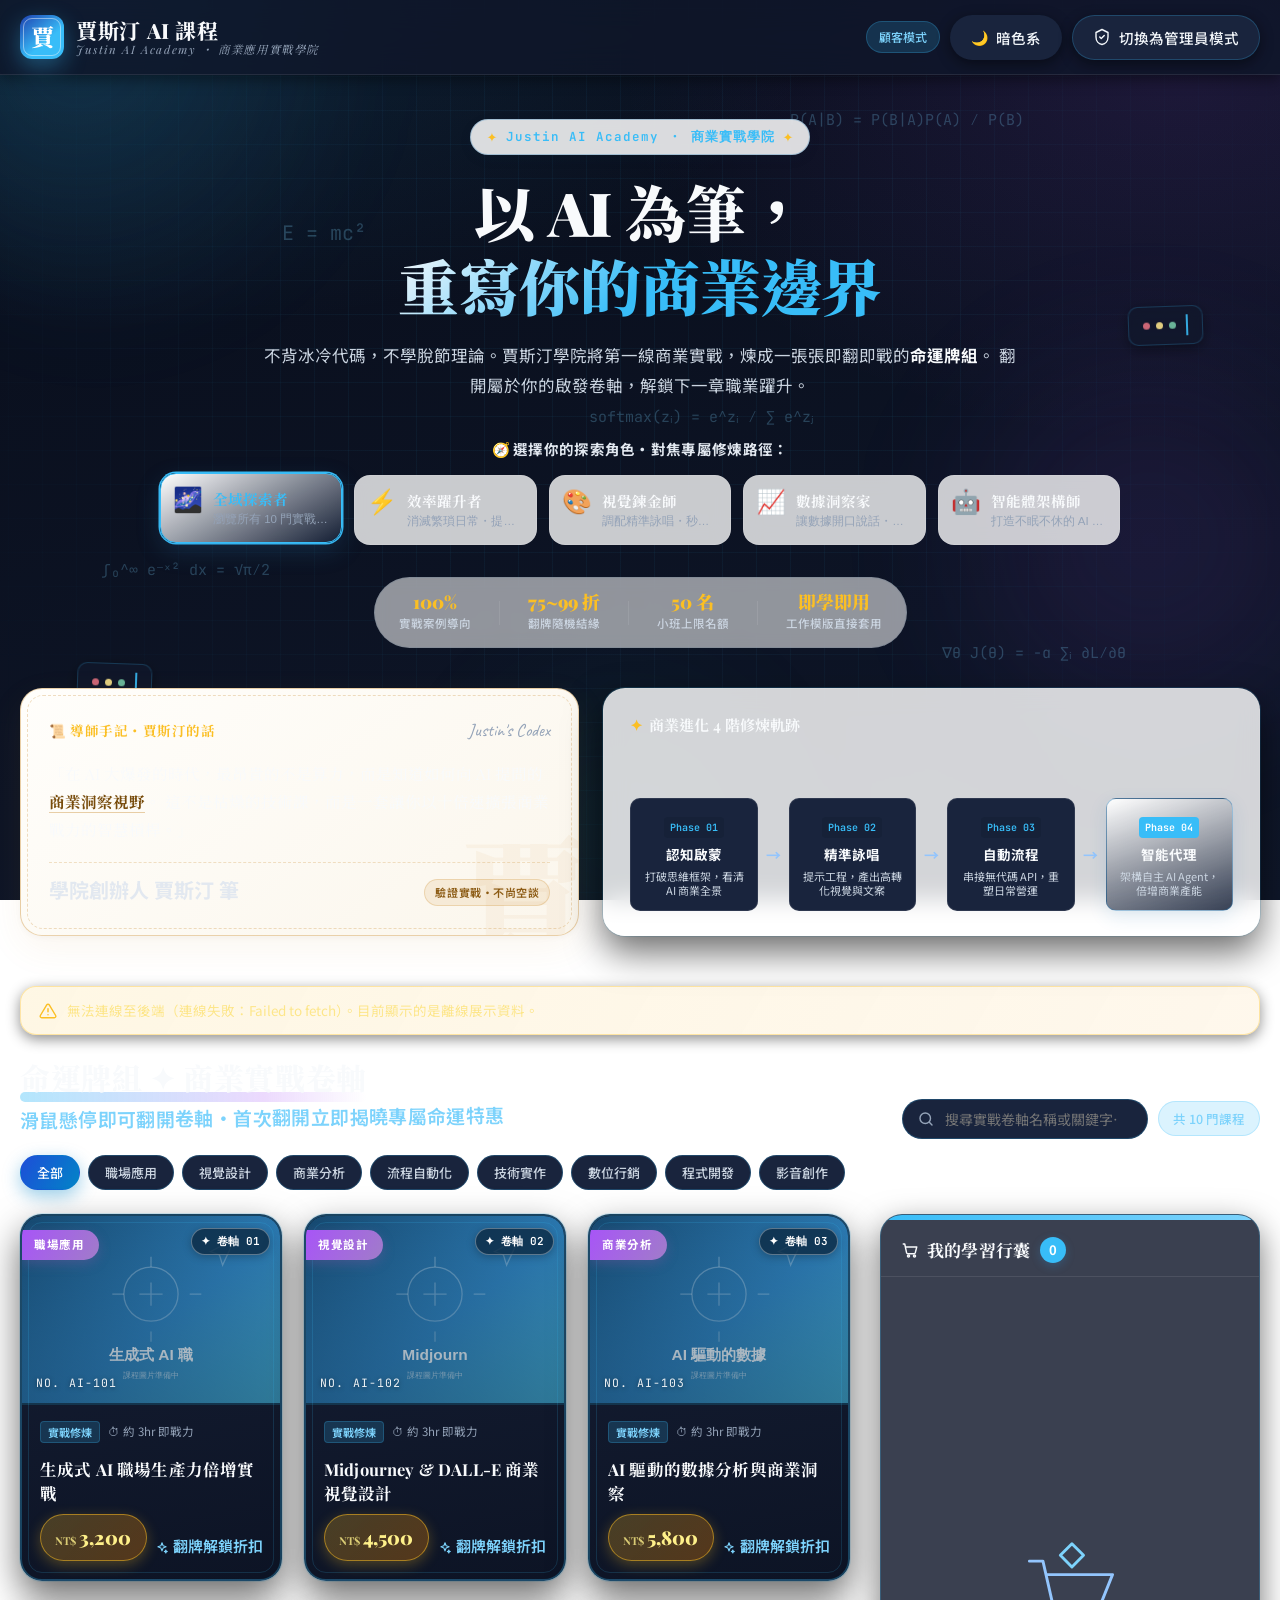
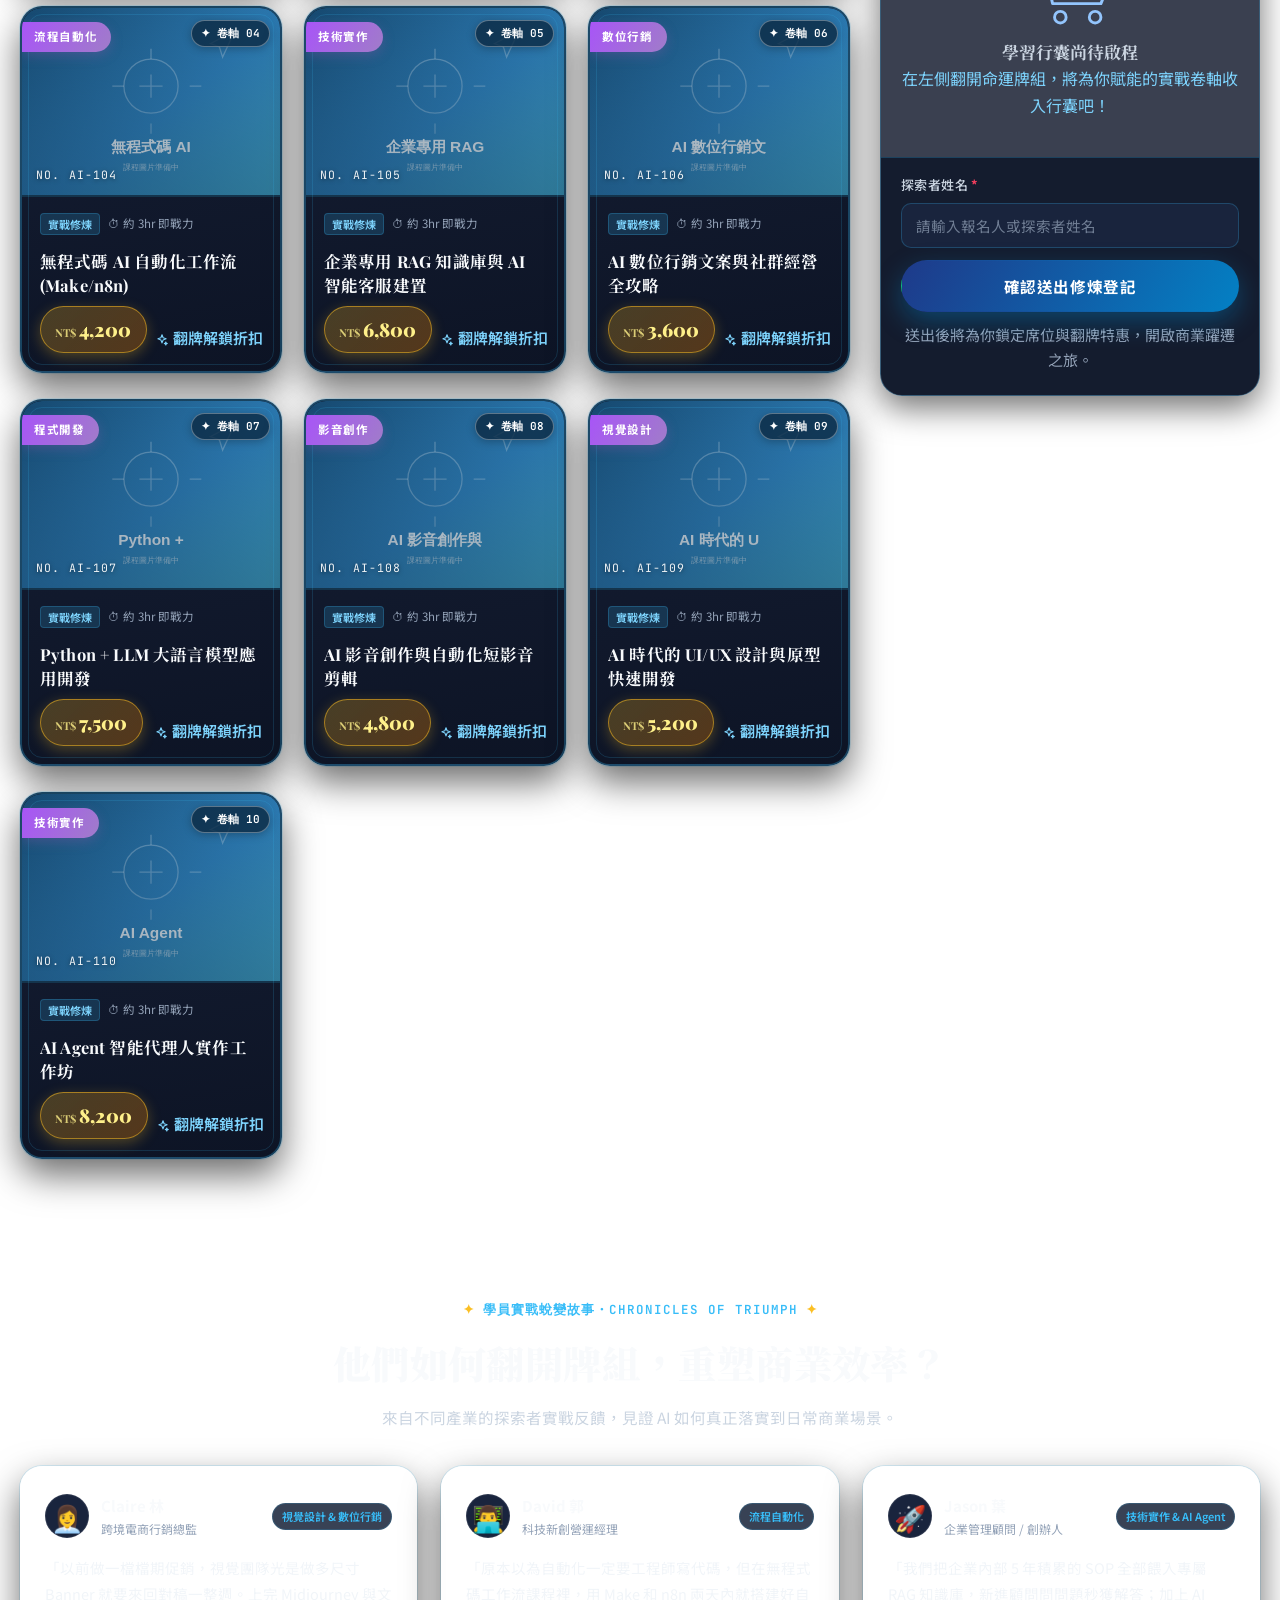
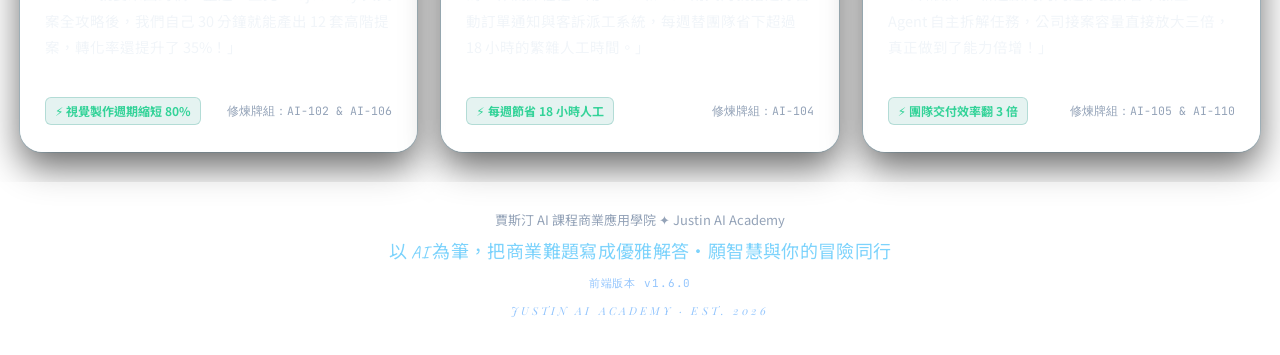
==== commit b0e58f72: "feat:V2" ====
--- a/index.html
+++ b/index.html
@@ -5,7 +5,7 @@
     <meta charset="UTF-8" />
     <meta name="viewport" content="width=device-width, initial-scale=1.0" />
     <title>賈斯汀 AI 課程 ─ 商業實戰學院</title>
-    <meta name="description" content="賈斯汀 AI 課程商業應用網站V3：以 AI 為筆，重寫商業可能。桌遊風格翻牌卡、即時選課車、沉浸式實戰學院。" />
+    <meta name="description" content="賈斯汀 AI 課程商業應用網站V2：以 AI 為筆，重寫商業可能。桌遊風格翻牌卡、即時選課車、沉浸式實戰學院。" />
 
     <!-- 字體：思源黑體（介面）＋ JetBrains Mono（終端機指令感） -->
     <link rel="preconnect" href="https://fonts.googleapis.com" />
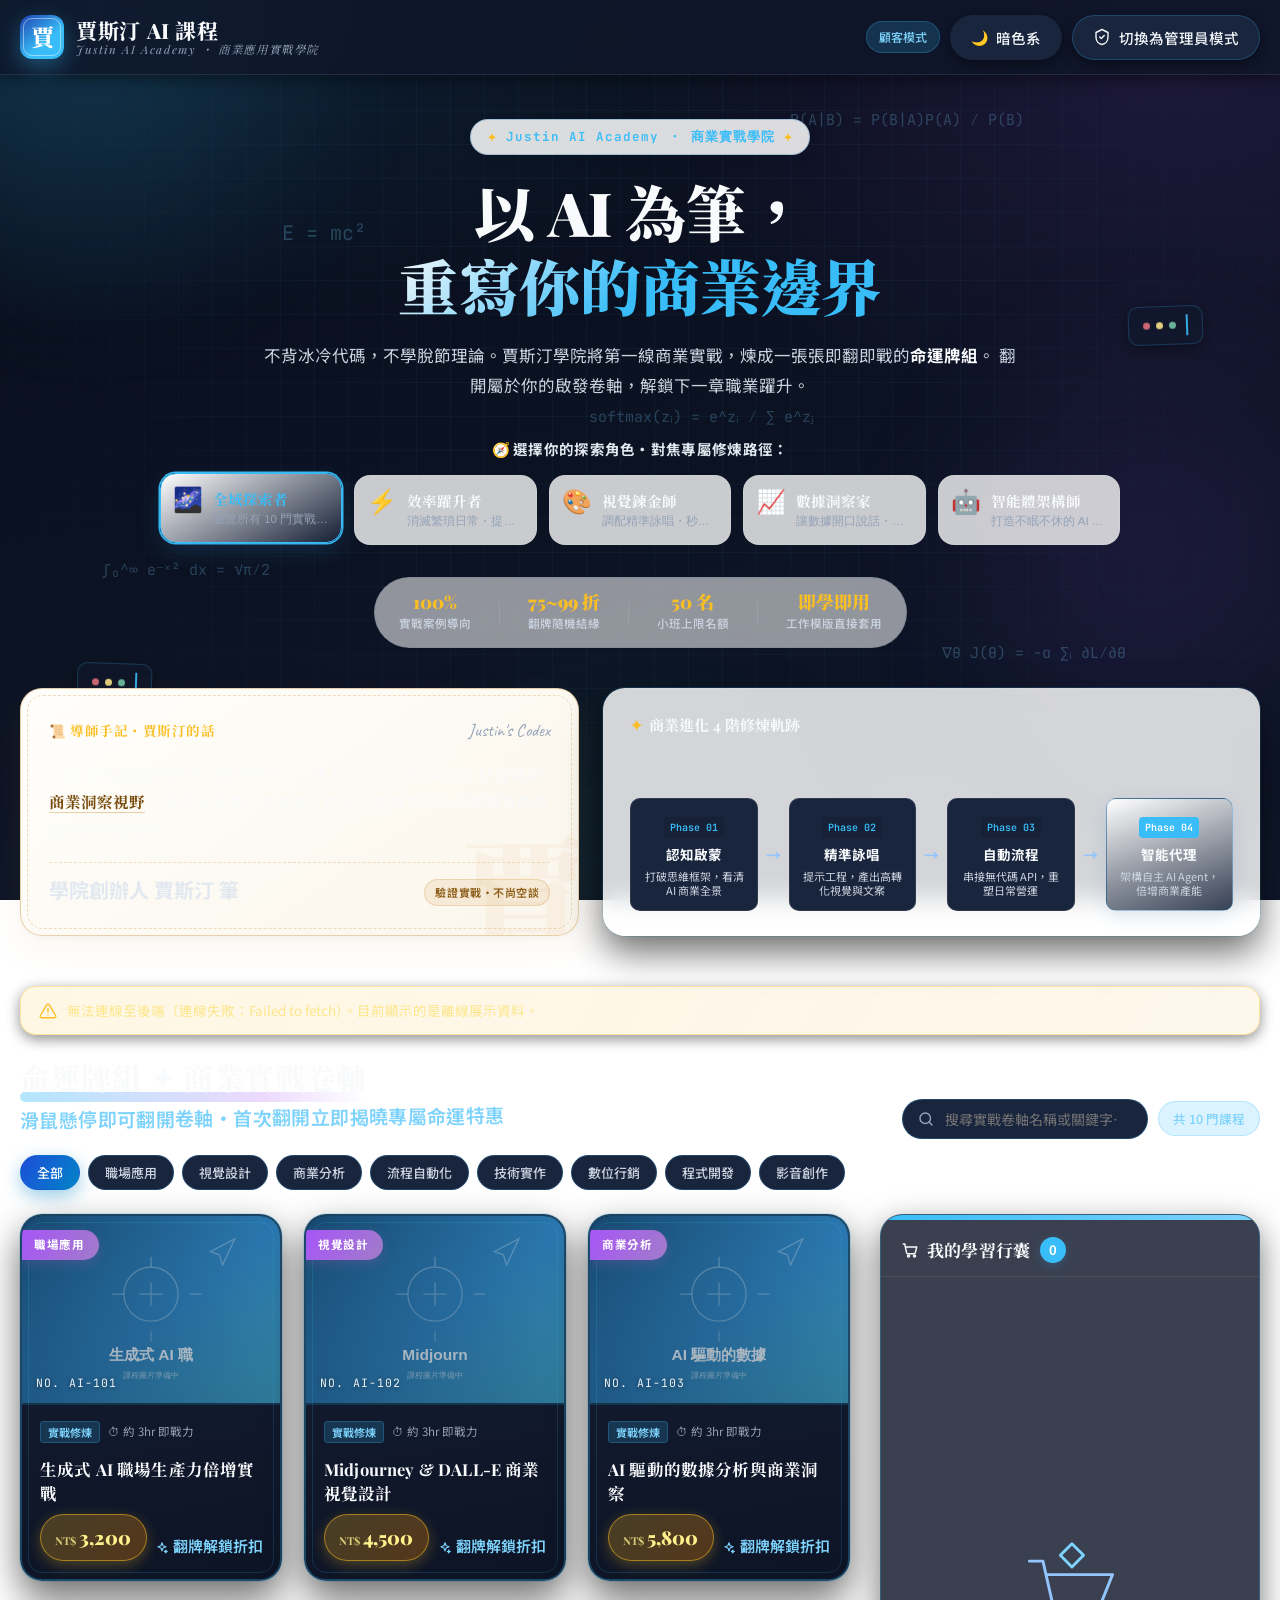
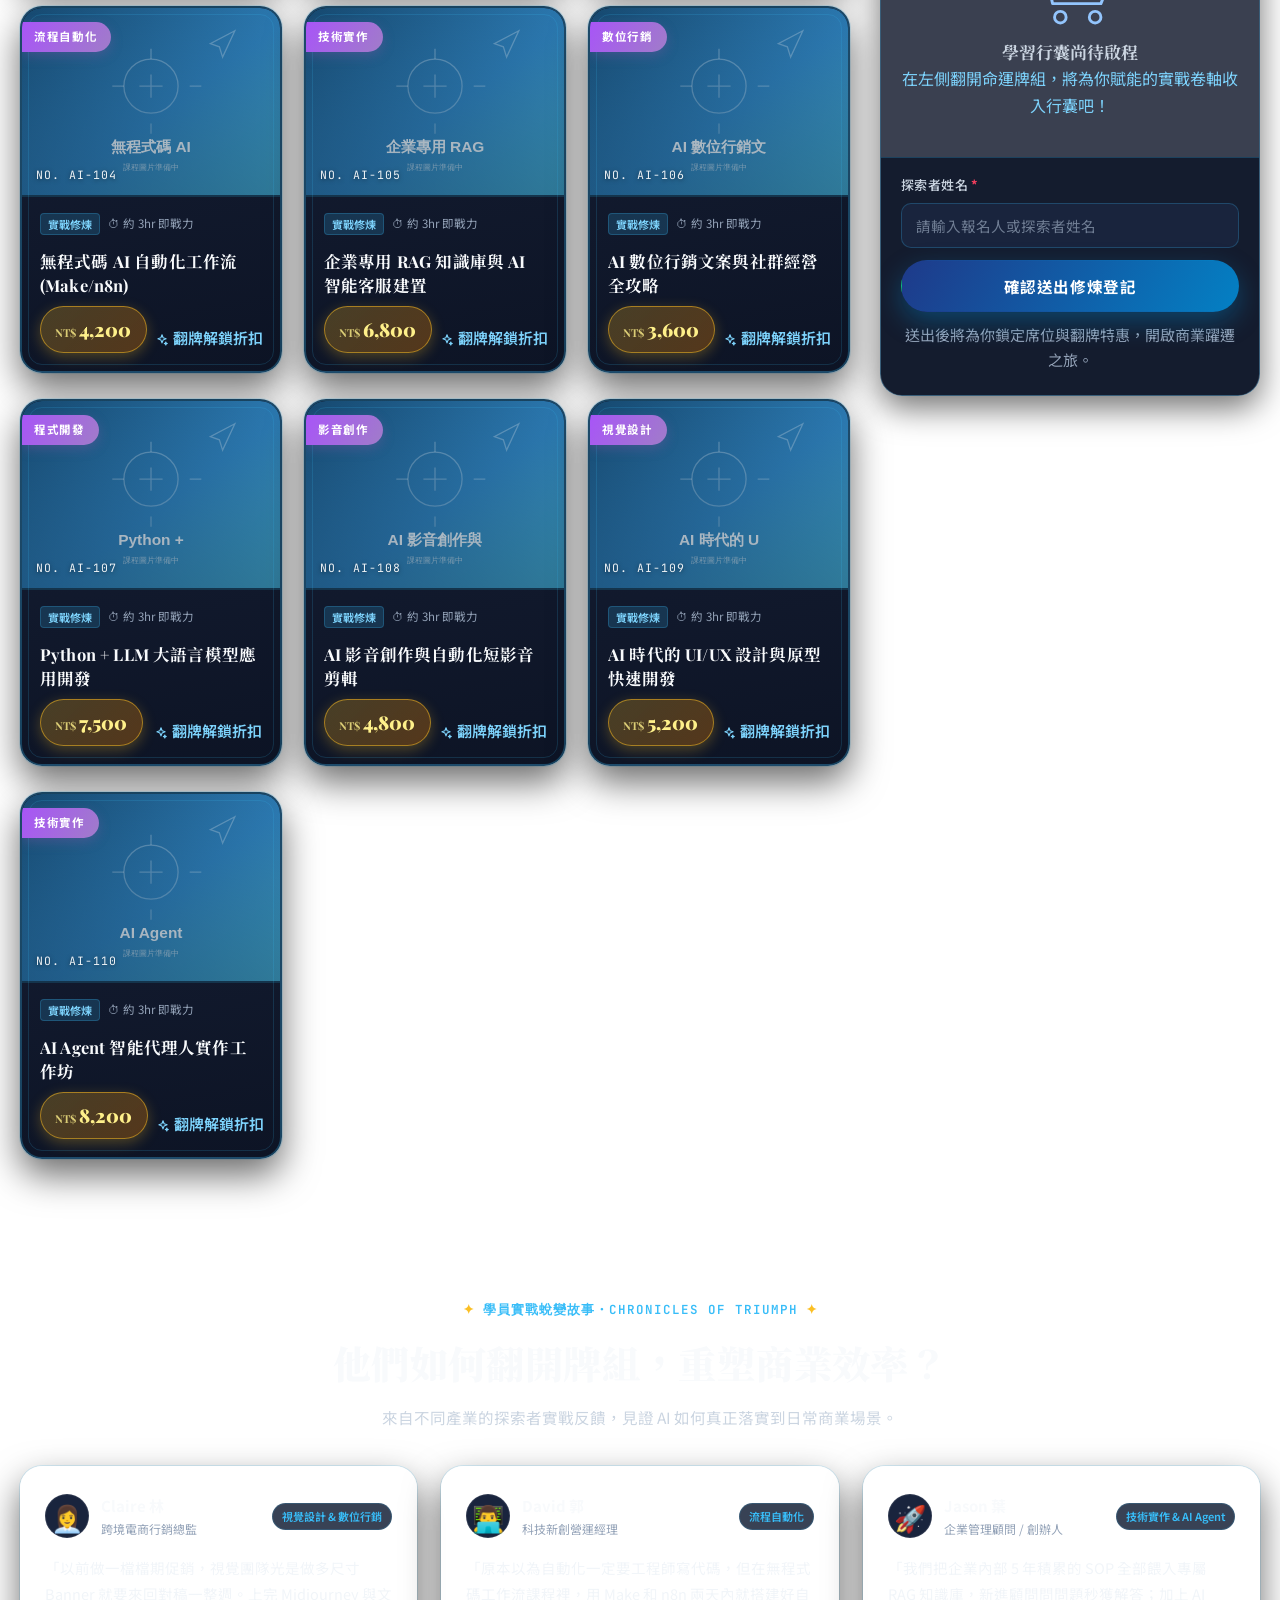
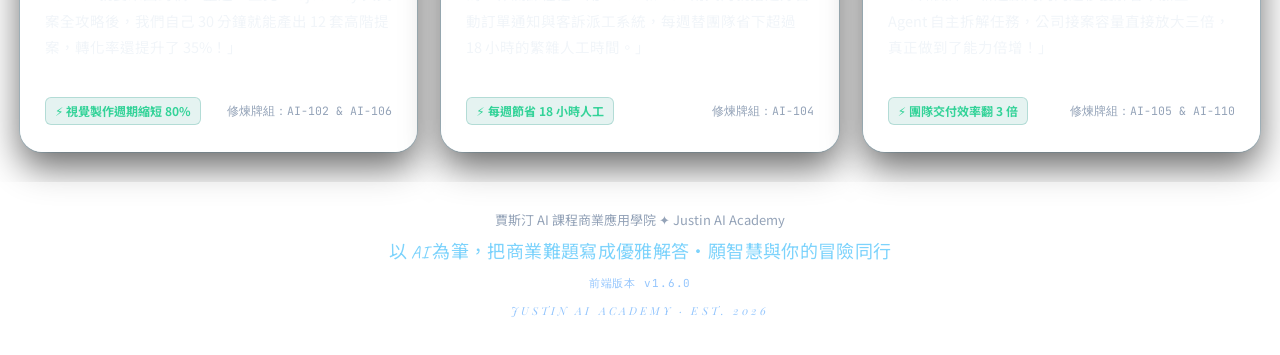
==== commit b21707f8: "feat:建立V4" ====
--- a/index.html
+++ b/index.html
@@ -5,7 +5,7 @@
     <meta charset="UTF-8" />
     <meta name="viewport" content="width=device-width, initial-scale=1.0" />
     <title>賈斯汀 AI 課程 ─ 商業實戰學院</title>
-    <meta name="description" content="賈斯汀 AI 課程商業應用網站V2：以 AI 為筆，重寫商業可能。桌遊風格翻牌卡、即時選課車、沉浸式實戰學院。" />
+    <meta name="description" content="賈斯汀 AI 課程商業應用網站V4：以 AI 為筆，重寫商業可能。桌遊風格翻牌卡、即時選課車、沉浸式實戰學院。" />
 
     <!-- 字體：思源黑體（介面）＋ JetBrains Mono（終端機指令感） -->
     <link rel="preconnect" href="https://fonts.googleapis.com" />
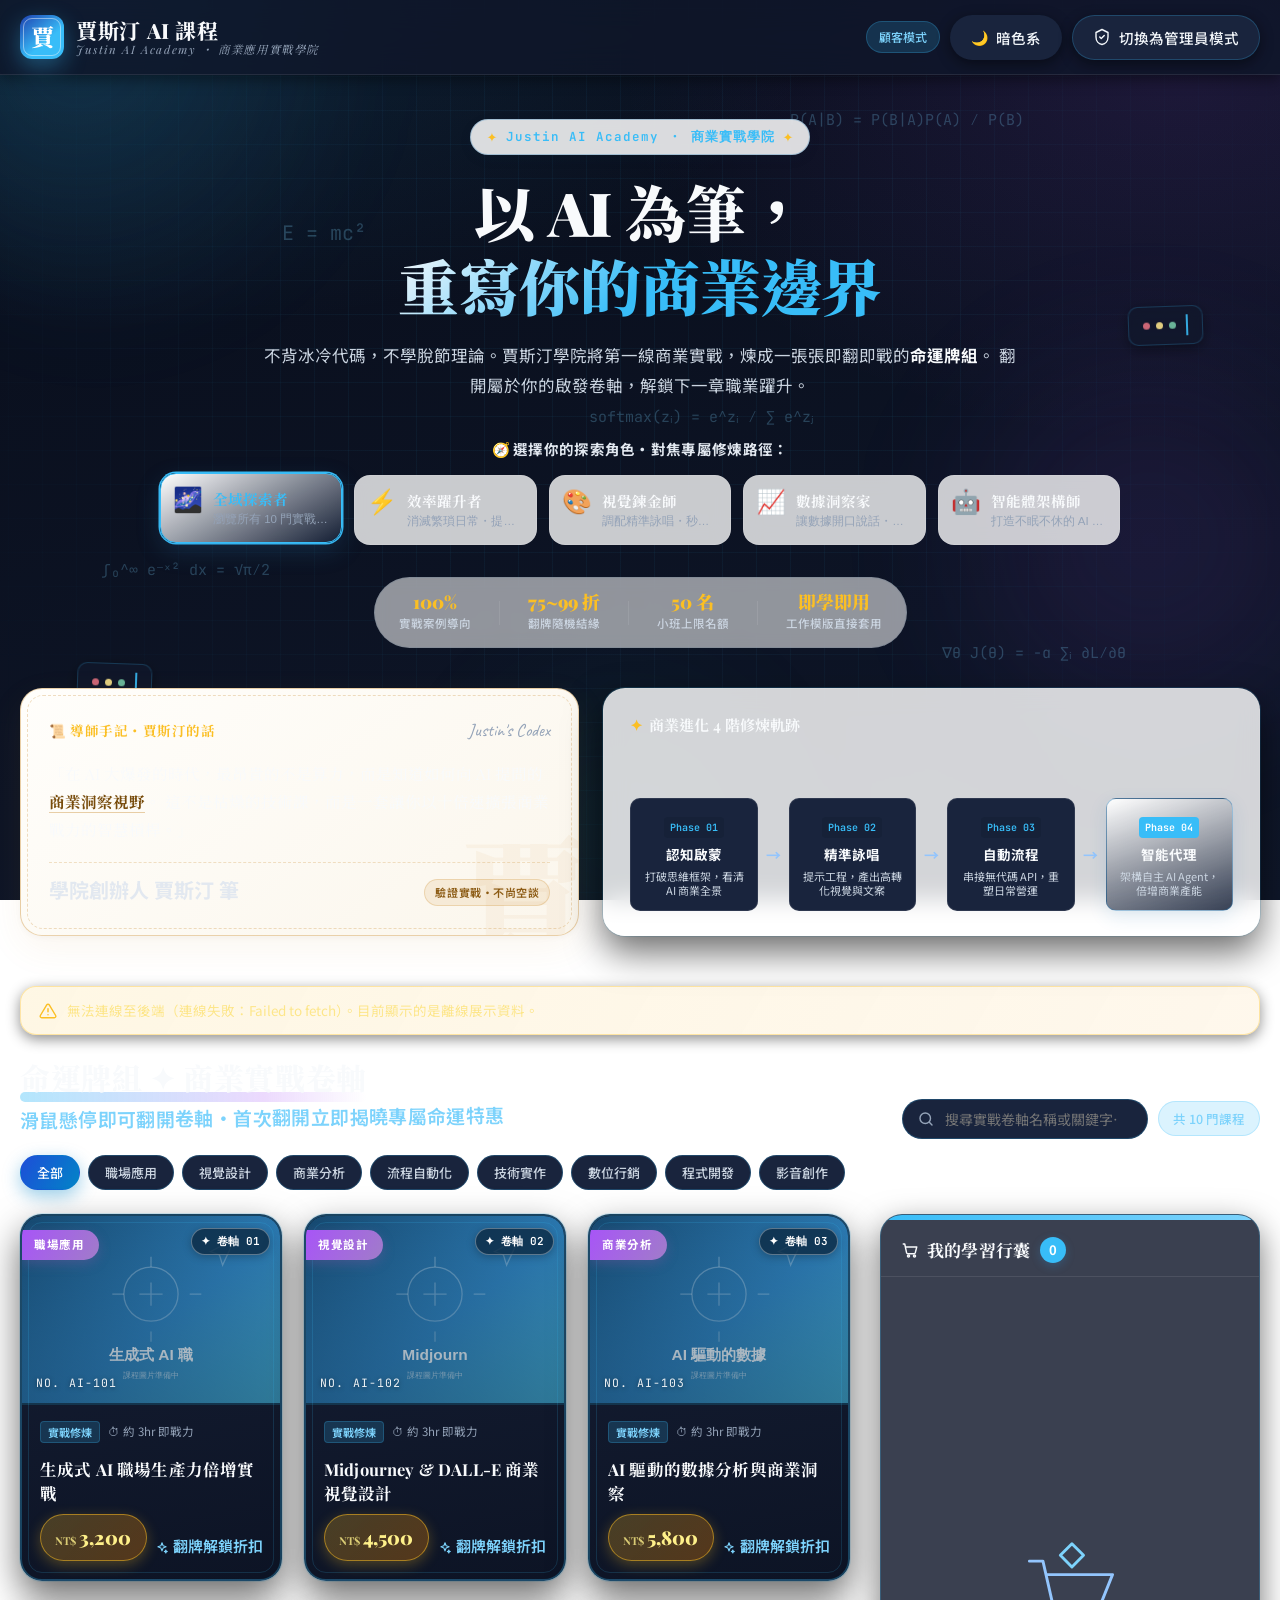
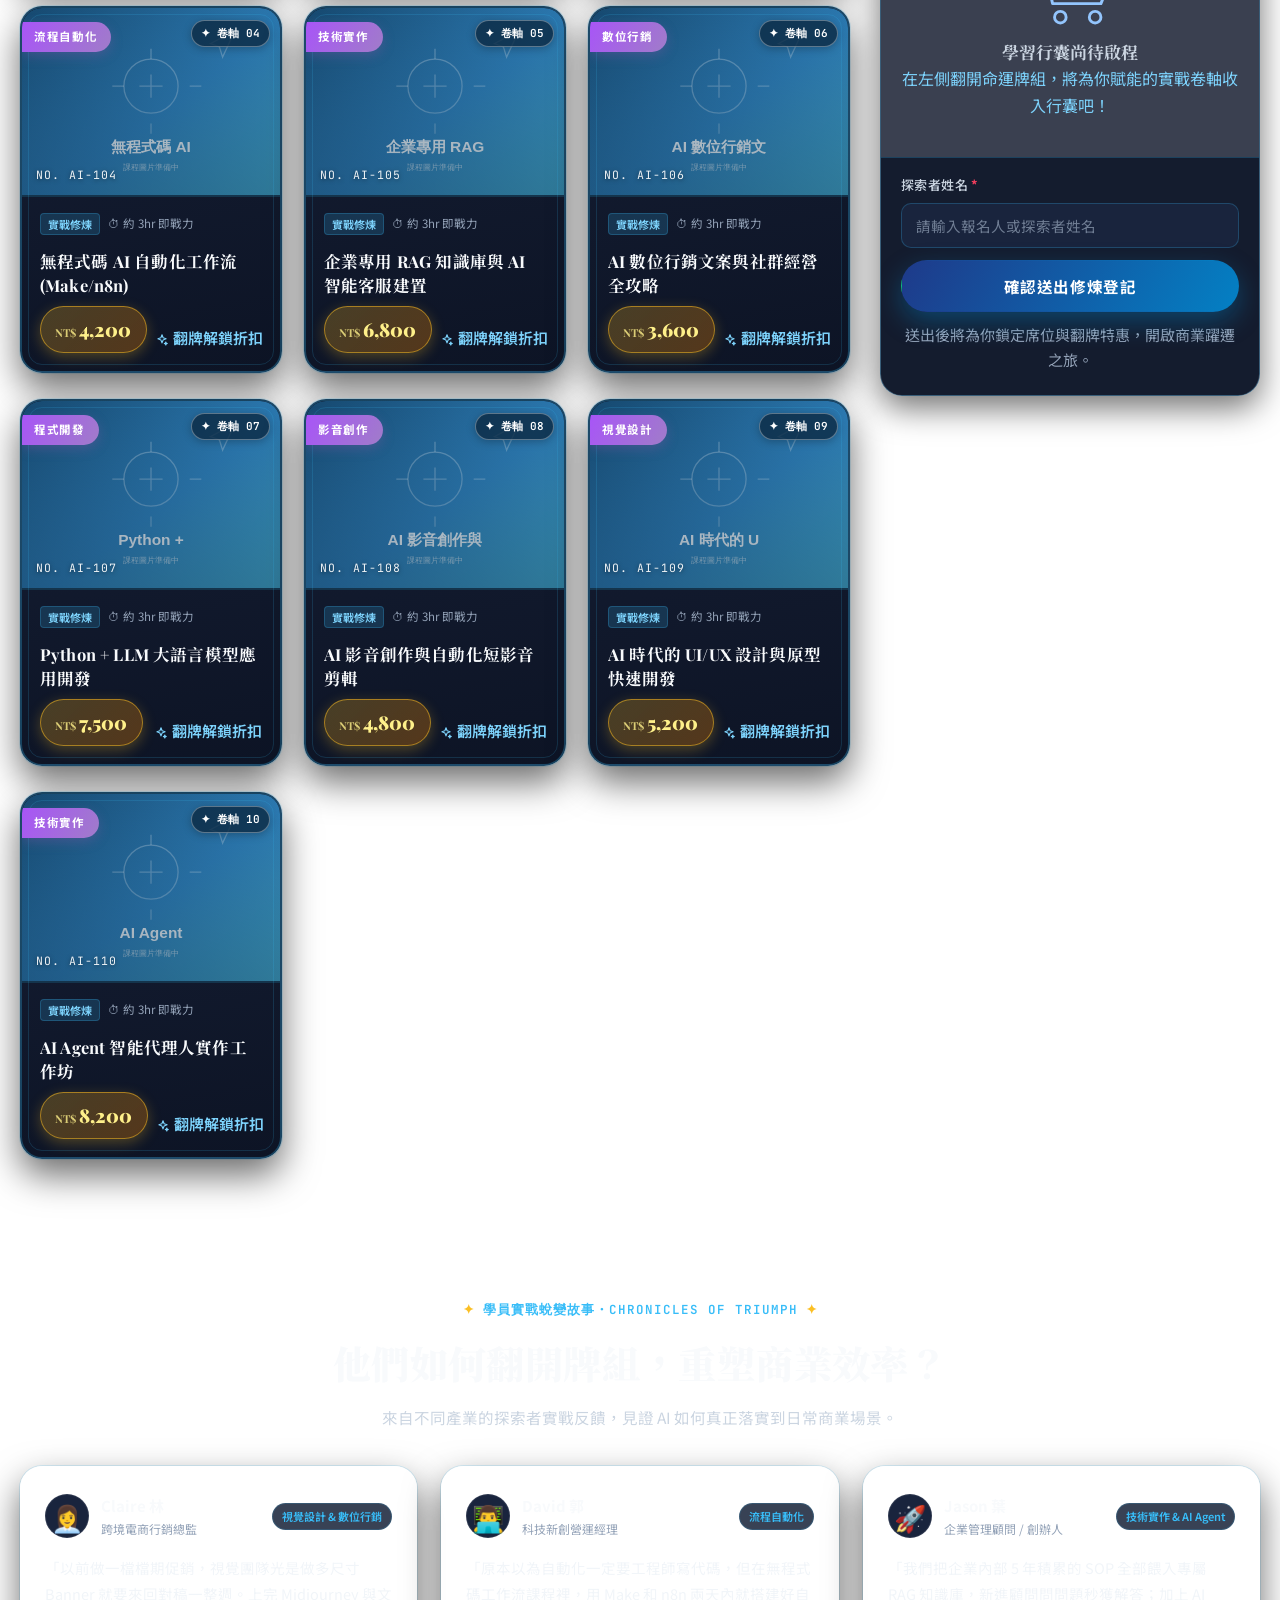
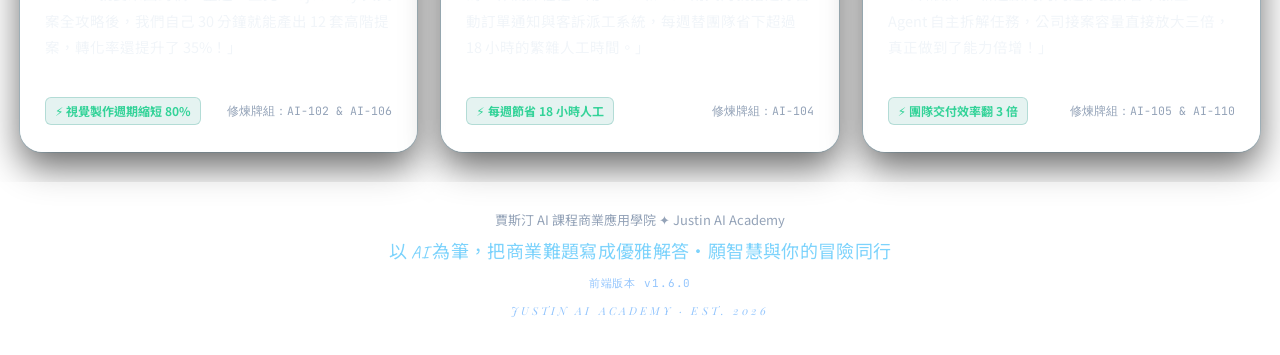
==== commit 078bdd52: "feat:V8" ====
--- a/index.html
+++ b/index.html
@@ -5,7 +5,7 @@
     <meta charset="UTF-8" />
     <meta name="viewport" content="width=device-width, initial-scale=1.0" />
     <title>賈斯汀 AI 課程 ─ 商業實戰學院</title>
-    <meta name="description" content="賈斯汀 AI 課程商業應用網站V4：以 AI 為筆，重寫商業可能。桌遊風格翻牌卡、即時選課車、沉浸式實戰學院。" />
+    <meta name="description" content="賈斯汀 AI 課程商業應用網站V8：以 AI 為筆，重寫商業可能。桌遊風格翻牌卡、即時選課車、沉浸式實戰學院。" />
 
     <!-- 字體：思源黑體（介面）＋ JetBrains Mono（終端機指令感） -->
     <link rel="preconnect" href="https://fonts.googleapis.com" />
